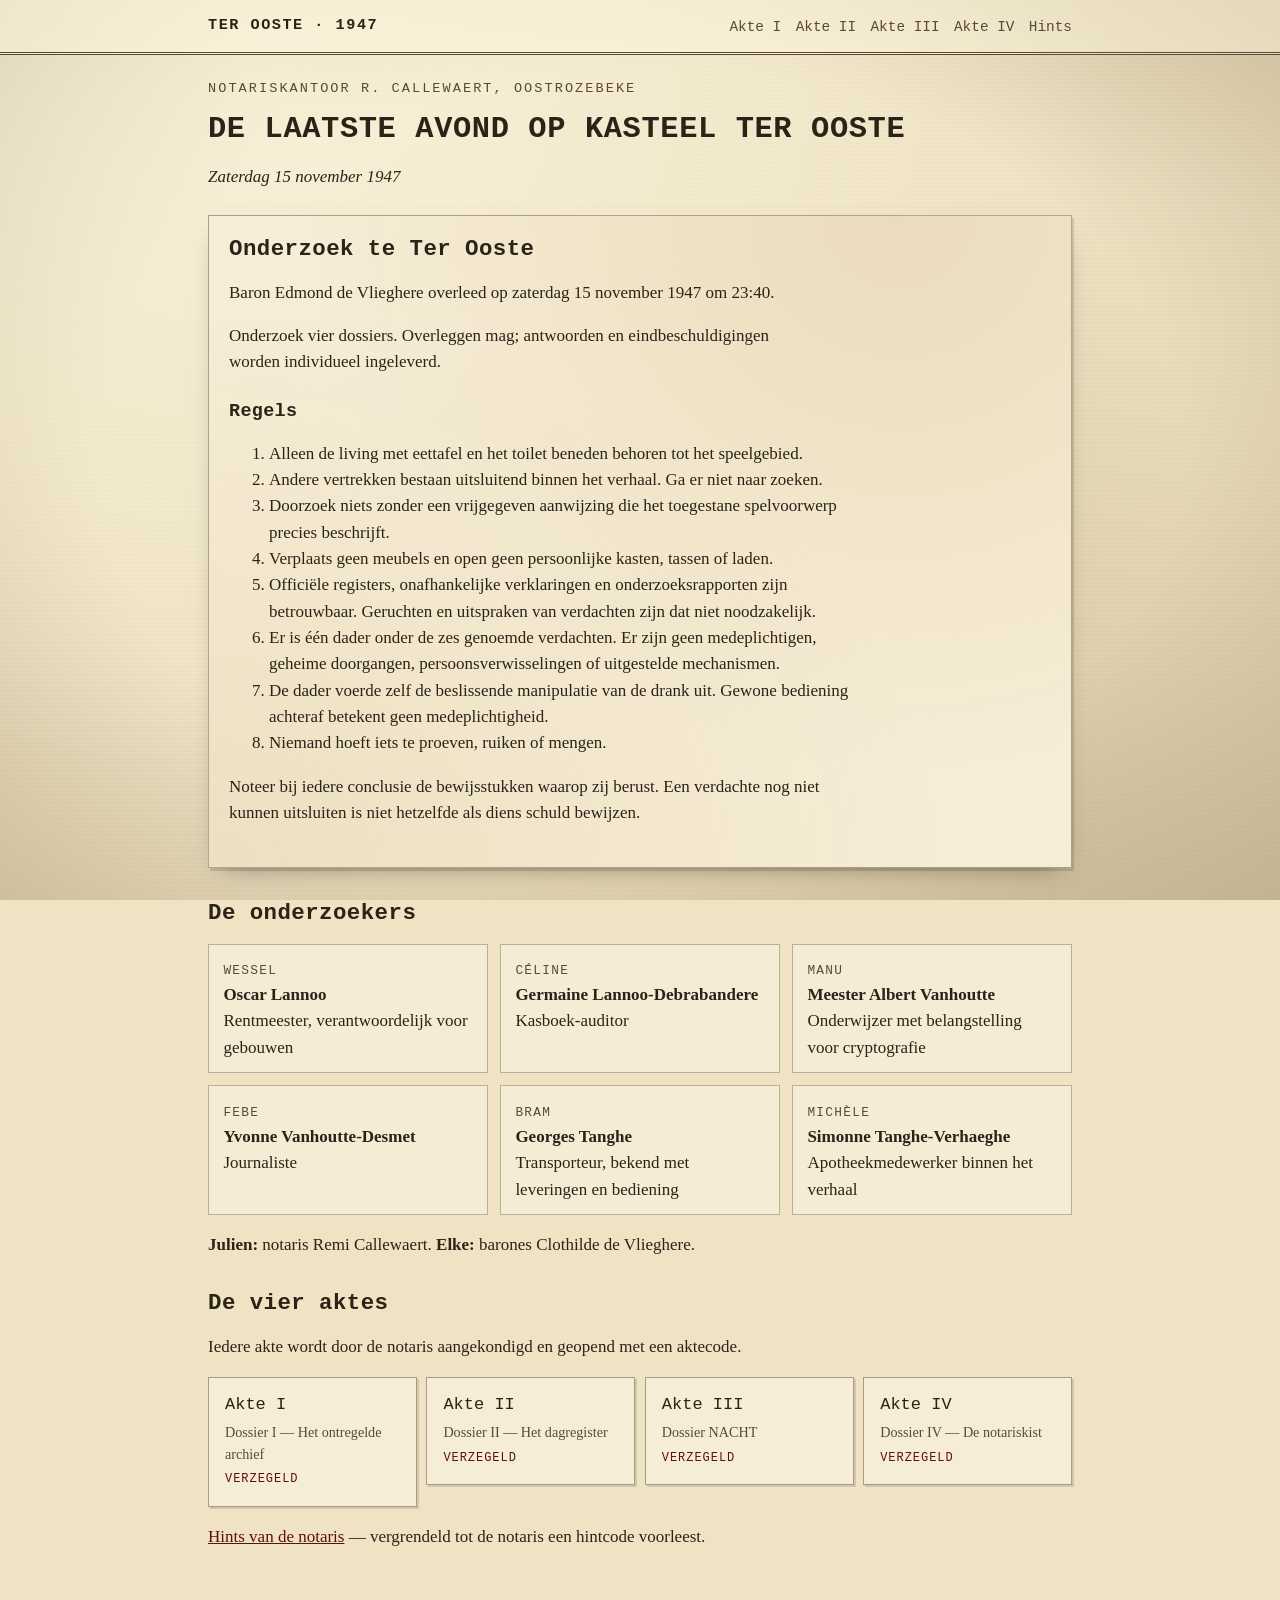
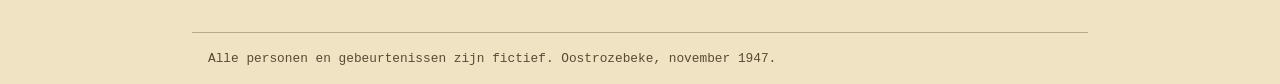
==== index.html @ c4f76114 "Eerste versie website De laatste avond op Kasteel Ter Ooste" ====
<!DOCTYPE html>
<html lang="nl-BE">
<head>
  <meta charset="utf-8">
  <meta name="viewport" content="width=device-width, initial-scale=1">
  <meta name="robots" content="noindex,nofollow">
  <title>De laatste avond op Kasteel Ter Ooste — Onderzoek te Ter Ooste</title>
  <link rel="stylesheet" href="assets/style.css">
  <link rel="icon" type="image/svg+xml" href="assets/favicon.svg">
</head>
<body>
  <header class="site-kop">
    <div class="binnen">
      <a class="merk" href="index.html">Ter Ooste · 1947</a>
      <nav aria-label="Dossiers">
        <ul>
          <li><a href="akte-1/index.html">Akte I</a></li>
          <li><a href="akte-2/index.html">Akte II</a></li>
          <li><a href="akte-3/index.html">Akte III</a></li>
          <li><a href="akte-4/index.html">Akte IV</a></li>
          <li><a href="hints/index.html">Hints</a></li>
        </ul>
      </nav>
    </div>
  </header>

  <main id="inhoud">
    <p class="kopregel">Notariskantoor R. Callewaert, Oostrozebeke</p>
    <h1>De laatste avond op Kasteel Ter Ooste</h1>
    <p><em>Zaterdag 15 november 1947</em></p>

    <section class="vel" aria-labelledby="s0">
      <h2 id="s0">Onderzoek te Ter Ooste</h2>
      <p>Baron Edmond de Vlieghere overleed op zaterdag 15 november 1947 om 23:40.</p>
      <p>Onderzoek vier dossiers. Overleggen mag; antwoorden en eindbeschuldigingen worden individueel ingeleverd.</p>
      <h3>Regels</h3>
      <ol>
        <li>Alleen de living met eettafel en het toilet beneden behoren tot het speelgebied.</li>
        <li>Andere vertrekken bestaan uitsluitend binnen het verhaal. Ga er niet naar zoeken.</li>
        <li>Doorzoek niets zonder een vrijgegeven aanwijzing die het toegestane spelvoorwerp precies beschrijft.</li>
        <li>Verplaats geen meubels en open geen persoonlijke kasten, tassen of laden.</li>
        <li>Officiële registers, onafhankelijke verklaringen en onderzoeksrapporten zijn betrouwbaar. Geruchten en uitspraken van verdachten zijn dat niet noodzakelijk.</li>
        <li>Er is één dader onder de zes genoemde verdachten. Er zijn geen medeplichtigen, geheime doorgangen, persoonsverwisselingen of uitgestelde mechanismen.</li>
        <li>De dader voerde zelf de beslissende manipulatie van de drank uit. Gewone bediening achteraf betekent geen medeplichtigheid.</li>
        <li>Niemand hoeft iets te proeven, ruiken of mengen.</li>
      </ol>
      <p>Noteer bij iedere conclusie de bewijsstukken waarop zij berust. Een verdachte nog niet kunnen uitsluiten is niet hetzelfde als diens schuld bewijzen.</p>
    </section>

    <section aria-labelledby="rollen">
      <h2 id="rollen">De onderzoekers</h2>
      <ul class="rollen">
        <li><span class="speler">Wessel</span><br><span class="rol">Oscar Lannoo</span><br>Rentmeester, verantwoordelijk voor gebouwen</li>
        <li><span class="speler">Céline</span><br><span class="rol">Germaine Lannoo-Debrabandere</span><br>Kasboek-auditor</li>
        <li><span class="speler">Manu</span><br><span class="rol">Meester Albert Vanhoutte</span><br>Onderwijzer met belangstelling voor cryptografie</li>
        <li><span class="speler">Febe</span><br><span class="rol">Yvonne Vanhoutte-Desmet</span><br>Journaliste</li>
        <li><span class="speler">Bram</span><br><span class="rol">Georges Tanghe</span><br>Transporteur, bekend met leveringen en bediening</li>
        <li><span class="speler">Michèle</span><br><span class="rol">Simonne Tanghe-Verhaeghe</span><br>Apotheekmedewerker binnen het verhaal</li>
      </ul>
      <p><strong>Julien:</strong> notaris Remi Callewaert. <strong>Elke:</strong> barones Clothilde de Vlieghere.</p>
    </section>

    <section aria-labelledby="aktes">
      <h2 id="aktes">De vier aktes</h2>
      <p>Iedere akte wordt door de notaris aangekondigd en geopend met een aktecode.</p>
      <ul class="akte-lijst">
        <li><a href="akte-1/index.html">Akte I<small>Dossier I — Het ontregelde archief</small><span class="status" data-status="1"></span></a></li>
        <li><a href="akte-2/index.html">Akte II<small>Dossier II — Het dagregister</small><span class="status" data-status="2"></span></a></li>
        <li><a href="akte-3/index.html">Akte III<small>Dossier NACHT</small><span class="status" data-status="3"></span></a></li>
        <li><a href="akte-4/index.html">Akte IV<small>Dossier IV — De notariskist</small><span class="status" data-status="4"></span></a></li>
      </ul>
      <p><a href="hints/index.html">Hints van de notaris</a> — vergrendeld tot de notaris een hintcode voorleest.</p>
    </section>
  </main>

  <footer class="site-voet">Alle personen en gebeurtenissen zijn fictief. Oostrozebeke, november 1947.</footer>

  <script src="config.js"></script>
  <script src="assets/app.js"></script>
  <script>
    document.querySelectorAll(".status").forEach(function (el) {
      el.textContent = TerOoste.opslag.is("akte" + el.dataset.status) ? "Vrijgegeven" : "Verzegeld";
    });
  </script>
</body>
</html>
---- assets/style.css ----
/* Ter Ooste 1947 — stijl: vergeeld papier, typemachine, lakzegel */

:root {
  --papier: #efe3c3;
  --papier-donker: #e2d2a6;
  --papier-licht: #f6edd6;
  --inkt: #2b2318;
  --inkt-zacht: #5a4a33;
  --lak: #8b1a1a;
  --lak-donker: #5e0f0f;
  --koper: #a67c2e;
  --stempel: #9b2a1f;
  --focus: #1f4e79;
  --max: 56rem;
  --font-type: "Courier Prime", "Courier New", "Nimbus Mono PS", Courier, monospace;
  --font-tekst: "Palatino Linotype", Palatino, "Book Antiqua", Georgia, "Times New Roman", serif;
}

* { box-sizing: border-box; }

html { font-size: 100%; }

body {
  margin: 0;
  min-height: 100vh;
  color: var(--inkt);
  font-family: var(--font-tekst);
  font-size: 1.0625rem;
  line-height: 1.55;
  background-color: var(--papier);
  background-image:
    radial-gradient(ellipse at 20% 10%, rgba(255, 250, 230, 0.6), transparent 60%),
    radial-gradient(ellipse at 80% 90%, rgba(120, 90, 40, 0.18), transparent 55%),
    radial-gradient(ellipse at 50% 50%, transparent 60%, rgba(90, 65, 30, 0.22) 100%),
    repeating-linear-gradient(0deg, rgba(0,0,0,0.012) 0 2px, transparent 2px 4px);
  background-attachment: fixed;
}

a { color: var(--lak-donker); }
a:hover { color: var(--lak); }

h1, h2, h3, h4 {
  font-family: var(--font-type);
  font-weight: 700;
  letter-spacing: 0.02em;
  line-height: 1.2;
  margin: 1.4em 0 0.5em;
}
h1 { font-size: 1.9rem; text-transform: uppercase; margin-top: 0.4em; }
h2 { font-size: 1.4rem; }
h3 { font-size: 1.15rem; }
h4 { font-size: 1.02rem; text-transform: uppercase; letter-spacing: 0.08em; }

p, li { max-width: 70ch; }

blockquote {
  margin: 1em 0;
  padding: 0.2em 1em;
  border-left: 3px solid var(--koper);
  color: var(--inkt);
}

pre, code, kbd {
  font-family: var(--font-type);
  font-size: 0.95em;
}
pre {
  background: rgba(255,255,255,0.35);
  padding: 0.75em 1em;
  border: 1px dashed var(--inkt-zacht);
  overflow-x: auto;
  max-width: 100%;
  white-space: pre-wrap;
  word-break: break-word;
}

table {
  border-collapse: collapse;
  width: 100%;
  margin: 1em 0;
  font-size: 0.97rem;
}
th, td {
  border: 1px solid rgba(43, 35, 24, 0.4);
  padding: 0.45em 0.6em;
  text-align: left;
  vertical-align: top;
}
th { background: rgba(43, 35, 24, 0.08); font-family: var(--font-type); font-size: 0.9rem; }
td.num, th.num { text-align: right; }
.tabel-scroll { overflow-x: auto; -webkit-overflow-scrolling: touch; }

hr { border: 0; border-top: 1px solid rgba(43,35,24,0.35); margin: 2em 0; }

/* Lay-out */
.site-kop {
  border-bottom: 3px double var(--inkt-zacht);
  background: rgba(255, 248, 225, 0.45);
}
.site-kop .binnen {
  max-width: var(--max);
  margin: 0 auto;
  padding: 0.8rem 1rem;
  display: flex;
  flex-wrap: wrap;
  align-items: center;
  gap: 0.5rem 1.25rem;
}
.site-kop .merk {
  font-family: var(--font-type);
  font-weight: 700;
  text-transform: uppercase;
  letter-spacing: 0.1em;
  text-decoration: none;
  color: var(--inkt);
  font-size: 0.95rem;
}
.site-kop nav { margin-left: auto; }
.site-kop nav ul {
  list-style: none; margin: 0; padding: 0;
  display: flex; flex-wrap: wrap; gap: 0.25rem 0.9rem;
}
.site-kop nav a {
  font-family: var(--font-type);
  font-size: 0.9rem;
  text-decoration: none;
  color: var(--inkt-zacht);
  border-bottom: 1px dotted transparent;
}
.site-kop nav a:hover, .site-kop nav a[aria-current="page"] {
  color: var(--inkt);
  border-bottom-color: var(--inkt);
}

main {
  max-width: var(--max);
  margin: 0 auto;
  padding: 1rem 1rem 4rem;
}

.site-voet {
  max-width: var(--max);
  margin: 0 auto;
  padding: 1rem;
  font-family: var(--font-type);
  font-size: 0.8rem;
  color: var(--inkt-zacht);
  border-top: 1px solid rgba(43,35,24,0.3);
}

.kopregel {
  font-family: var(--font-type);
  font-size: 0.85rem;
  text-transform: uppercase;
  letter-spacing: 0.15em;
  color: var(--inkt-zacht);
  margin: 0.5em 0 0;
}

/* Document-vel */
.vel {
  position: relative;
  background: var(--papier-licht);
  background-image:
    radial-gradient(ellipse at 80% 0%, rgba(200,170,110,0.25), transparent 60%),
    radial-gradient(ellipse at 0% 100%, rgba(200,170,110,0.2), transparent 60%);
  border: 1px solid rgba(43,35,24,0.35);
  box-shadow: 2px 3px 0 rgba(43,35,24,0.15), 0 10px 25px -15px rgba(0,0,0,0.5);
  padding: 1.25rem 1.25rem 1.5rem;
  margin: 1.5rem 0;
}
.vel > h2:first-child, .vel > h3:first-child { margin-top: 0; }
.vel.getypt { font-family: var(--font-type); font-size: 0.98rem; }
.vel .meta { font-family: var(--font-type); font-size: 0.85rem; color: var(--inkt-zacht); }
.vel .blokletters { font-family: var(--font-type); text-transform: uppercase; font-weight: 700; letter-spacing: 0.06em; }

/* Formulieren */
label { font-family: var(--font-type); font-size: 0.9rem; display: block; margin-bottom: 0.3em; }
input[type="text"], input[type="password"], input[type="tel"], select {
  font-family: var(--font-type);
  font-size: 1.1rem;
  color: var(--inkt);
  background: rgba(255,255,255,0.55);
  border: 0;
  border-bottom: 2px solid var(--inkt-zacht);
  padding: 0.45em 0.5em;
  min-width: 0;
  width: 100%;
  max-width: 20rem;
}
input.code {
  letter-spacing: 0.4em;
  text-transform: uppercase;
  text-align: center;
  max-width: 12rem;
}
.rij { display: flex; flex-wrap: wrap; gap: 0.75rem; align-items: flex-end; }

button, .knop {
  font-family: var(--font-type);
  font-size: 0.95rem;
  font-weight: 700;
  letter-spacing: 0.05em;
  text-transform: uppercase;
  color: var(--papier-licht);
  background: linear-gradient(180deg, var(--lak), var(--lak-donker));
  border: 1px solid var(--lak-donker);
  border-radius: 0.2rem;
  padding: 0.6em 1.1em;
  cursor: pointer;
  text-decoration: none;
  display: inline-block;
  box-shadow: 0 2px 0 rgba(0,0,0,0.3);
}
button:hover, .knop:hover { filter: brightness(1.1); }
button:active { transform: translateY(1px); box-shadow: none; }
button.stil, .knop.stil {
  background: transparent;
  color: var(--inkt);
  border: 1px solid var(--inkt-zacht);
  box-shadow: none;
}
button.klein { padding: 0.35em 0.6em; font-size: 0.8rem; }
button[disabled] { opacity: 0.45; cursor: not-allowed; }

:focus-visible {
  outline: 3px solid var(--focus);
  outline-offset: 2px;
}

.melding {
  font-family: var(--font-type);
  margin: 0.75em 0 0;
  min-height: 1.4em;
  color: var(--lak-donker);
}
.melding.ok { color: #2f5d2a; }

.verborgen { display: none !important; }
.visueel-verborgen {
  position: absolute !important;
  width: 1px; height: 1px;
  padding: 0; margin: -1px;
  overflow: hidden; clip: rect(0,0,0,0);
  white-space: nowrap; border: 0;
}

/* Lakzegel */
.zegel {
  display: inline-grid;
  place-items: center;
  width: 4.2rem; height: 4.2rem;
  border-radius: 50%;
  background:
    radial-gradient(circle at 35% 30%, #c43a3a, var(--lak) 45%, var(--lak-donker) 100%);
  color: rgba(255, 230, 200, 0.85);
  font-family: var(--font-type);
  font-weight: 700;
  font-size: 0.8rem;
  text-align: center;
  line-height: 1.05;
  letter-spacing: 0.05em;
  box-shadow:
    inset 0 0 0 3px rgba(60,10,10,0.5),
    inset 0 0 0 6px rgba(200,80,80,0.25),
    0 3px 6px rgba(0,0,0,0.4);
  clip-path: polygon(50% 0%, 61% 4%, 72% 2%, 80% 9%, 90% 12%, 94% 22%, 100% 30%, 98% 42%, 100% 52%, 97% 63%, 94% 74%, 86% 82%, 78% 90%, 68% 95%, 57% 100%, 46% 98%, 35% 100%, 25% 94%, 15% 88%, 9% 78%, 3% 68%, 0% 56%, 2% 45%, 0% 34%, 5% 23%, 11% 14%, 21% 8%, 31% 2%, 41% 3%);
}
.zegel small { display: block; font-size: 0.6rem; font-weight: 400; }

/* Poort (akte vergrendeld) */
.poort {
  text-align: center;
  padding: 2.5rem 1rem 3rem;
}
.poort .zegel { width: 6rem; height: 6rem; font-size: 1rem; margin-bottom: 1rem; }
.poort form { display: inline-flex; flex-direction: column; align-items: center; gap: 0.75rem; }
.poort input { text-align: center; }

/* Stempel */
.stempel-houder { position: relative; }
.stempel {
  position: absolute;
  right: 0.5rem; top: -0.5rem;
  pointer-events: none;
  font-family: var(--font-type);
  font-weight: 700;
  text-transform: uppercase;
  letter-spacing: 0.15em;
  color: var(--stempel);
  border: 4px double var(--stempel);
  padding: 0.3em 0.7em;
  font-size: 1.1rem;
  transform: rotate(-12deg) scale(1);
  opacity: 0.85;
  mix-blend-mode: multiply;
  mask-image: radial-gradient(circle at 30% 40%, #000 70%, transparent 100%), radial-gradient(circle at 70% 60%, #000 70%, transparent 100%);
  z-index: 2;
}
.stempel.animeer { animation: stempelen 0.5s cubic-bezier(.2,1.4,.4,1) both; }
@keyframes stempelen {
  0% { transform: rotate(-20deg) scale(3); opacity: 0; }
  60% { transform: rotate(-12deg) scale(0.95); opacity: 0.95; }
  100% { transform: rotate(-12deg) scale(1); opacity: 0.85; }
}

/* Schudden */
.schud { animation: schudden 0.45s ease-in-out both; }
@keyframes schudden {
  0%, 100% { transform: translateX(0); }
  20% { transform: translateX(-6px) rotate(-0.5deg); }
  40% { transform: translateX(6px) rotate(0.5deg); }
  60% { transform: translateX(-4px); }
  80% { transform: translateX(4px); }
}

/* Tabbladen */
.tabs [role="tablist"] {
  display: flex; flex-wrap: wrap; gap: 0.25rem;
  border-bottom: 2px solid var(--inkt-zacht);
  margin: 1.25rem 0 0;
  padding: 0;
}
.tabs [role="tab"] {
  font-family: var(--font-type);
  font-size: 0.85rem;
  font-weight: 700;
  text-transform: none;
  letter-spacing: 0.02em;
  background: var(--papier-donker);
  color: var(--inkt);
  border: 1px solid rgba(43,35,24,0.4);
  border-bottom: 0;
  border-radius: 0.3rem 0.3rem 0 0;
  padding: 0.5em 0.8em;
  box-shadow: none;
  cursor: pointer;
}
.tabs [role="tab"][aria-selected="true"] {
  background: var(--papier-licht);
  position: relative; top: 2px;
}
.tabs [role="tabpanel"] { margin-top: 0; }
.tabs [role="tabpanel"] .vel { margin-top: 0; border-top: 0; }
.tabs [role="tabpanel"][hidden] { display: none; }
.tabs.alles [role="tabpanel"][hidden] { display: block; }
.tabs.alles [role="tabpanel"] .vel { margin-top: 1.5rem; border-top: 1px solid rgba(43,35,24,0.35); }

/* Mapkaarten (P1) */
.mapkaarten { list-style: none; margin: 1rem 0; padding: 0; counter-reset: positie; }
.mapkaart {
  display: grid;
  grid-template-columns: 2.2rem 1fr auto;
  gap: 0.5rem 0.9rem;
  align-items: start;
  background: var(--papier-licht);
  border: 1px solid rgba(43,35,24,0.4);
  box-shadow: 2px 2px 0 rgba(43,35,24,0.15);
  padding: 0.8rem 0.9rem;
  margin: 0.6rem 0;
  cursor: grab;
}
.mapkaart.sleept { opacity: 0.4; }
.mapkaart.doel { outline: 2px dashed var(--koper); outline-offset: 2px; }
.mapkaart .positie {
  font-family: var(--font-type);
  font-weight: 700;
  font-size: 1.4rem;
  color: var(--koper);
  line-height: 1;
}
.mapkaart .kop { display: flex; flex-wrap: wrap; justify-content: space-between; gap: 0.3rem 1rem; }
.mapkaart .kop .naam { font-family: var(--font-type); font-weight: 700; }
.mapkaart .kop .folio { font-family: var(--font-type); font-weight: 700; }
.mapkaart .raadsel { margin: 0.4em 0 0.6em; font-style: italic; }
.mapkaart .symbool label { display: inline; margin-right: 0.4em; }
.mapkaart .symbool select { max-width: 11rem; font-size: 1rem; }
.mapkaart .knoppen { display: flex; flex-direction: column; gap: 0.3rem; }
.mapkaart .knoppen button { padding: 0.25em 0.55em; font-size: 0.85rem; }
.regels ol li { margin-bottom: 0.4em; }

/* Vigenère-hulptabel */
.vig-regel { margin: 1em 0 1.5em; }
.vig-woorden { display: flex; flex-wrap: wrap; gap: 0.6rem 1rem; }
.vig-woord { display: flex; gap: 0.15rem; }
.vig-letter { display: grid; grid-template-rows: auto auto auto; gap: 0.15rem; width: 1.7rem; }
.vig-letter .c {
  font-family: var(--font-type); font-weight: 700; text-align: center; font-size: 1.05rem;
  border-bottom: 1px solid var(--inkt-zacht);
}
.vig-letter input {
  width: 1.7rem; max-width: 1.7rem; padding: 0.15em 0; text-align: center;
  font-size: 1rem; text-transform: uppercase; border-bottom-width: 1px;
}
.vig-letter input.k { color: var(--lak-donker); }
.vig-legenda { font-family: var(--font-type); font-size: 0.8rem; color: var(--inkt-zacht); }

/* Audio */
.radio {
  background: linear-gradient(180deg, #5b3b1e, #3b2410);
  color: #f3e5c3;
  border: 2px solid #2a1a0b;
  border-radius: 0.6rem;
  padding: 1rem;
  box-shadow: inset 0 0 20px rgba(0,0,0,0.5);
}
.radio audio { width: 100%; }
.radio .bediening { display: flex; flex-wrap: wrap; gap: 0.5rem 1rem; align-items: center; margin-top: 0.6rem; font-family: var(--font-type); font-size: 0.85rem; }
.radio label { display: inline-flex; align-items: center; gap: 0.4em; margin: 0; color: #f3e5c3; }
.transcript p { margin: 0.5em 0; }
.transcript .spreker { font-family: var(--font-type); font-weight: 700; }

/* Kluis */
.kluis {
  position: relative;
  margin: 1.5rem auto;
  max-width: 26rem;
  background: linear-gradient(180deg, #7a4a22 0%, #5a3416 100%);
  border: 3px solid #3a2110;
  border-radius: 0.5rem;
  box-shadow: inset 0 0 0 6px rgba(0,0,0,0.15), 0 12px 30px -10px rgba(0,0,0,0.7);
  padding: 1rem;
  overflow: hidden;
  transition: transform 0.3s ease;
}
.kluis .deksel-ruimte {
  display: grid;
  grid-template-rows: 1fr;
  transition: grid-template-rows 0.9s cubic-bezier(.4,0,.2,1);
}
.kluis.open .deksel-ruimte { grid-template-rows: 0fr; }
.kluis .deksel {
  position: relative;
  min-height: 0;
  margin: -1rem -1rem 1rem;
  padding: 1.1rem 1rem;
  background:
    repeating-linear-gradient(90deg, rgba(0,0,0,0.08) 0 2px, transparent 2px 14px),
    linear-gradient(180deg, #8b5a2b, #6a401a);
  border-bottom: 3px solid #3a2110;
  transform-origin: top center;
  transition: transform 0.9s cubic-bezier(.4,0,.2,1), opacity 0.9s ease;
  z-index: 3;
  display: grid; place-items: center;
}
.kluis .deksel .plaat {
  font-family: var(--font-type);
  font-weight: 700;
  letter-spacing: 0.2em;
  color: #3a2110;
  background: linear-gradient(180deg, #d9b25a, var(--koper));
  padding: 0.4em 1.2em;
  border: 2px solid #6d4e16;
  border-radius: 0.2rem;
  box-shadow: 0 2px 4px rgba(0,0,0,0.5);
}
.kluis.open .deksel { transform: translateY(-115%) rotateX(35deg); opacity: 0; }
.kluis .slotplaat {
  background: linear-gradient(180deg, #d9b25a, var(--koper));
  border: 2px solid #6d4e16;
  border-radius: 0.4rem;
  padding: 1rem 0.75rem;
  box-shadow: inset 0 1px 0 rgba(255,255,255,0.5), 0 2px 5px rgba(0,0,0,0.5);
}
.wielen { display: flex; justify-content: center; gap: 0.6rem; }
.wiel { display: flex; flex-direction: column; align-items: center; gap: 0.25rem; }
.wiel button {
  width: 2.6rem; height: 2rem; padding: 0; font-size: 1rem;
  background: linear-gradient(180deg, #3a2110, #241408);
  border-color: #120a03;
}
.wiel .cijfer {
  width: 3rem; height: 3.6rem;
  display: grid; place-items: center;
  font-family: var(--font-type);
  font-size: 2.1rem;
  font-weight: 700;
  color: #f6edd6;
  background: linear-gradient(180deg, #1a1208 0%, #3a2a14 50%, #1a1208 100%);
  border: 2px solid #6d4e16;
  border-radius: 0.25rem;
  box-shadow: inset 0 0 10px rgba(0,0,0,0.8);
  cursor: ns-resize;
}
.wiel .cijfer:focus-visible { outline-color: #fff; }
.wiel .label { font-family: var(--font-type); font-size: 0.65rem; text-transform: uppercase; letter-spacing: 0.05em; color: #3a2110; }
.kluis .acties { display: flex; flex-wrap: wrap; justify-content: center; gap: 0.5rem; margin-top: 0.9rem; }
.kluis .melding { text-align: center; color: #f6edd6; }
.kluis.open .slotplaat { opacity: 0.6; }
.kluis.open .wiel button { visibility: hidden; }
.kluis .stempel-houder { position: absolute; inset: 1.4rem 1.2rem auto auto; }
.kluis .stempel { color: #f6edd6; border-color: #f6edd6; mix-blend-mode: normal; opacity: 0.9; }

/* Hints */
.hintrooster { display: grid; grid-template-columns: repeat(auto-fit, minmax(15rem, 1fr)); gap: 1rem; margin: 1.5rem 0; }
.hintvak {
  background: var(--papier-licht);
  border: 1px solid rgba(43,35,24,0.4);
  box-shadow: 2px 2px 0 rgba(43,35,24,0.15);
  padding: 1rem;
  min-height: 7rem;
  position: relative;
}
.hintvak h3 { margin: 0 0 0.5em; font-size: 0.95rem; }
.hintvak.dicht { background: var(--papier-donker); color: var(--inkt-zacht); }
.hintvak.dicht .zegel { width: 3.4rem; height: 3.4rem; font-size: 0.6rem; position: absolute; right: 0.75rem; bottom: 0.75rem; }
.hintvak.dicht .zegel small { font-size: 0.42rem; letter-spacing: 0; }
.hintvak .inhoud blockquote { margin: 0.5em 0 0; padding-left: 0.75em; }

/* Rollen */
.rollen { display: grid; grid-template-columns: repeat(auto-fit, minmax(14rem, 1fr)); gap: 0.75rem; list-style: none; padding: 0; }
.rollen li { background: rgba(255,255,255,0.3); border: 1px solid rgba(43,35,24,0.3); padding: 0.7rem 0.9rem; }
.rollen .speler { font-family: var(--font-type); font-size: 0.8rem; text-transform: uppercase; letter-spacing: 0.1em; color: var(--inkt-zacht); }
.rollen .rol { font-weight: 700; }

.akte-lijst { list-style: none; padding: 0; display: grid; gap: 0.6rem; grid-template-columns: repeat(auto-fit, minmax(13rem, 1fr)); }
.akte-lijst a {
  display: block; text-decoration: none; color: var(--inkt);
  background: var(--papier-licht); border: 1px solid rgba(43,35,24,0.4);
  padding: 0.9rem 1rem; box-shadow: 2px 2px 0 rgba(43,35,24,0.15);
  font-family: var(--font-type);
}
.akte-lijst a:hover { background: #fff8e3; }
.akte-lijst a small { display: block; font-family: var(--font-tekst); color: var(--inkt-zacht); margin-top: 0.2em; }
.akte-lijst .status { font-size: 0.75rem; text-transform: uppercase; letter-spacing: 0.08em; color: var(--lak-donker); }

/* Notaris */
.host-sectie { margin-top: 2rem; }
.codelijst { display: grid; grid-template-columns: minmax(10rem, 1fr) 2fr; gap: 0.35rem 1rem; margin: 0.75rem 0; }
.codelijst dt { font-family: var(--font-type); font-size: 0.85rem; letter-spacing: 0.04em; color: var(--inkt-zacht); }
.codelijst dd { margin: 0; font-family: var(--font-type); font-weight: 700; font-size: 1.05rem; }
.codelijst dd p { margin: 0 0 0.3em; font-family: var(--font-tekst); font-weight: 400; font-size: 1rem; }
.codelijst dd p.meta { font-size: 0.9rem; }
@media (max-width: 480px) { .codelijst { grid-template-columns: 1fr; } .codelijst dd { margin-bottom: 0.6rem; } }
.codelijst td code { font-size: 1.05rem; font-weight: 700; }

/* Kleine schermen */
@media (max-width: 480px) {
  body { font-size: 1rem; }
  h1 { font-size: 1.5rem; }
  .vel { padding: 1rem 0.9rem 1.2rem; }
  .mapkaart { grid-template-columns: 1.8rem 1fr auto; padding: 0.7rem; }
  .mapkaart .knoppen button { padding: 0.3em 0.5em; }
  .wielen { gap: 0.35rem; }
  .wiel .cijfer { width: 2.6rem; height: 3.2rem; font-size: 1.8rem; }
  .wiel button { width: 2.6rem; }
  .stempel { font-size: 0.9rem; right: 0.2rem; }
}

@media (prefers-reduced-motion: reduce) {
  *, *::before, *::after {
    animation-duration: 0.01ms !important;
    animation-iteration-count: 1 !important;
    transition-duration: 0.01ms !important;
  }
  body { background-attachment: scroll; }
}

@media print {
  .site-kop nav, .poort form, button { display: none !important; }
}
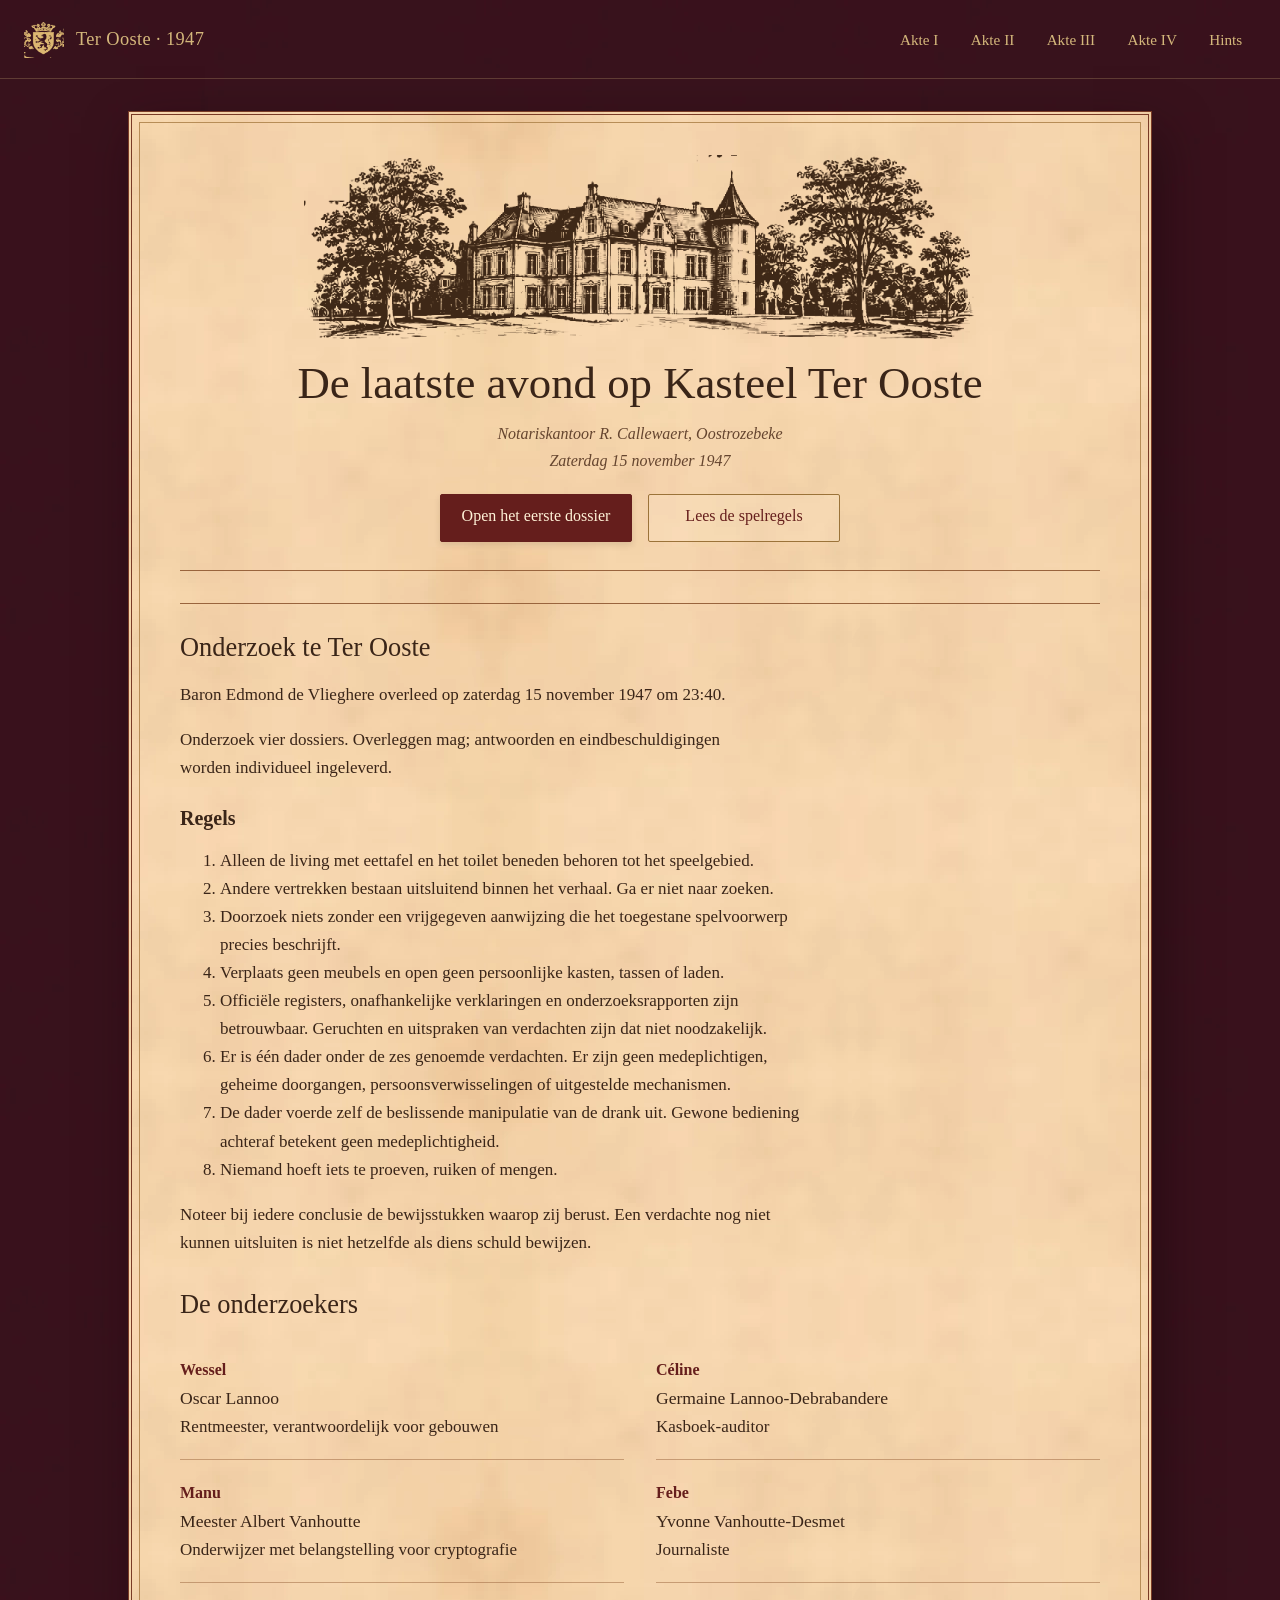
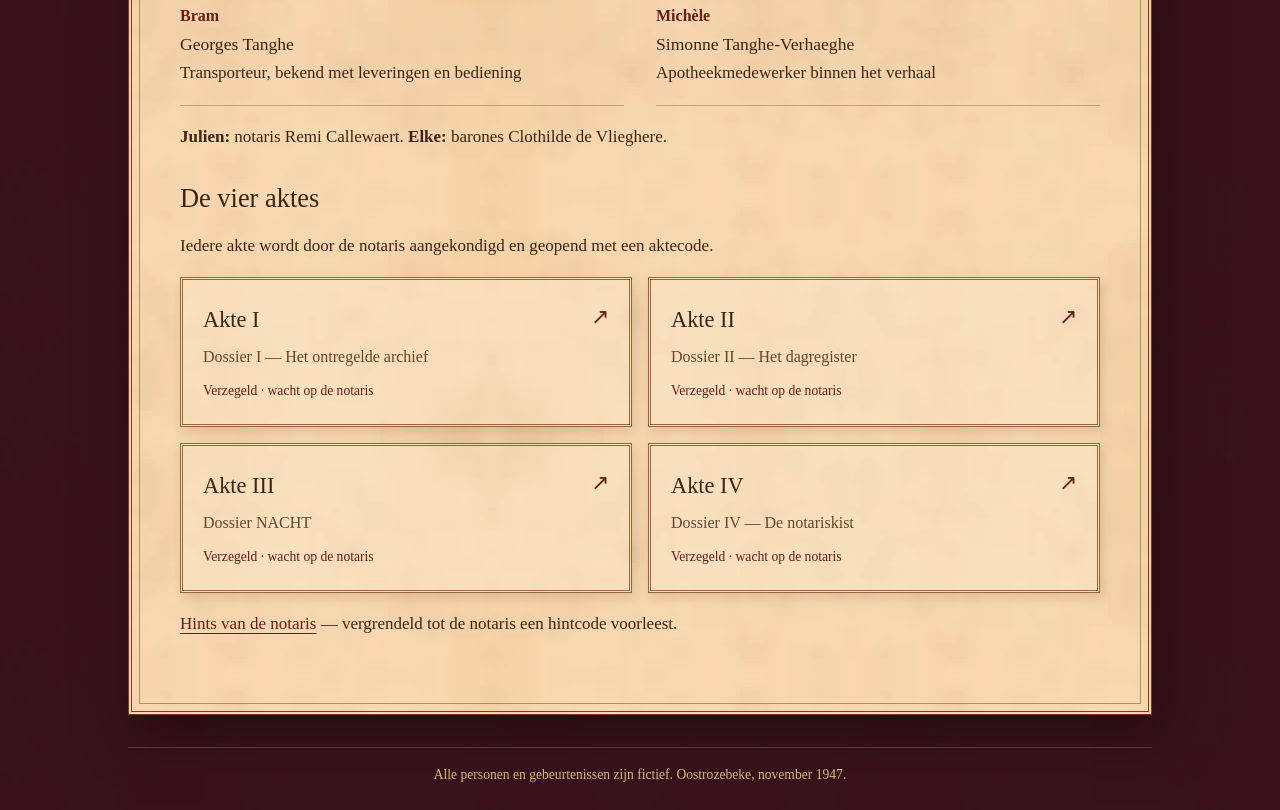
==== commit d53885ce: "Redesign dinner website and restore original menu calligraphy" ====
--- a/index.html
+++ b/index.html
@@ -1,14 +1,24 @@
 <!DOCTYPE html>
 <html lang="nl-BE">
+<!--
+THESIS: A parchment investigation desk, not a typewriter admin dashboard.
+OWN-WORLD: Bordeaux cloth, antique gold, warm paper, original castle and wax artwork, readable serif controls.
+STORY: Enter the first dossier, read the rules, and investigate without exposing sealed evidence.
+FIRST VIEWPORT: Castle on framed parchment, clear title and actions, gold dossier navigation.
+FORM: User-pinned invitation world adapted to reading and operating; six archive positions stay physically horizontal on every screen.
+-->
 <head>
   <meta charset="utf-8">
-  <meta name="viewport" content="width=device-width, initial-scale=1">
+  <meta name="viewport" content="width=device-width, initial-scale=1, viewport-fit=cover">
+  <meta name="theme-color" content="#360f19">
   <meta name="robots" content="noindex,nofollow">
   <title>De laatste avond op Kasteel Ter Ooste — Onderzoek te Ter Ooste</title>
   <link rel="stylesheet" href="assets/style.css">
+  <link rel="stylesheet" href="assets/experience.css">
   <link rel="icon" type="image/svg+xml" href="assets/favicon.svg">
 </head>
 <body>
+  <a class="springlink" href="#inhoud">Ga naar de inhoud</a>
   <header class="site-kop">
     <div class="binnen">
       <a class="merk" href="index.html">Ter Ooste · 1947</a>
@@ -25,9 +35,15 @@
   </header>
 
   <main id="inhoud">
-    <p class="kopregel">Notariskantoor R. Callewaert, Oostrozebeke</p>
-    <h1>De laatste avond op Kasteel Ter Ooste</h1>
-    <p><em>Zaterdag 15 november 1947</em></p>
+    <header class="pagina-kop pagina-kop-start">
+      <img class="kasteel" src="menu/castle.webp" alt="" width="900" height="250">
+      <h1>De laatste avond op Kasteel Ter Ooste</h1>
+      <p class="kopregel">Notariskantoor R. Callewaert, Oostrozebeke<br>Zaterdag 15 november 1947</p>
+      <div class="start-acties">
+        <a class="knop" href="akte-1/index.html">Open het eerste dossier</a>
+        <a class="knop stil" href="#s0">Lees de spelregels</a>
+      </div>
+    </header>
 
     <section class="vel" aria-labelledby="s0">
       <h2 id="s0">Onderzoek te Ter Ooste</h2>
--- a/assets/style.css
+++ b/assets/style.css
@@ -196,6 +196,21 @@
 }
 .rij { display: flex; flex-wrap: wrap; gap: 0.75rem; align-items: flex-end; }
 
+/* Cijfervakjes: één cijfer per vak */
+.cijfervakken { border: 0; padding: 0; margin: 0; display: flex; gap: 0.5rem; align-items: flex-end; }
+.cijfervakken legend { font-family: var(--font-type); font-size: 0.75rem; text-transform: uppercase; letter-spacing: 0.08em; padding: 0; margin-bottom: 0.35rem; }
+.cijfervakken input {
+  width: 2.8rem;
+  height: 3.4rem;
+  max-width: none;
+  padding: 0;
+  text-align: center;
+  font-size: 1.8rem;
+  font-family: var(--font-type);
+  caret-color: transparent;
+}
+.cijfervakken input:focus { caret-color: auto; }
+
 button, .knop {
   font-family: var(--font-type);
   font-size: 0.95rem;
--- a/assets/experience.css
+++ b/assets/experience.css
@@ -0,0 +1,416 @@
+/* The invitation's material world, translated into a readable investigation desk. */
+:root {
+  --papier: #f0d5aa;
+  --papier-donker: #e6c698;
+  --papier-licht: #f7e4c4;
+  --inkt: #3a2518;
+  --inkt-zacht: #65452f;
+  --lak: #7a2b2d;
+  --lak-donker: #651e1c;
+  --koper: #9b7339;
+  --stempel: #651e1c;
+  --focus: #651e1c;
+  --wijn: #360f19;
+  --goud: #d4b77b;
+  --max: 64rem;
+  --font-tekst: "Palatino Linotype", Palatino, "Book Antiqua", Georgia, serif;
+  --font-type: var(--font-tekst);
+}
+html { scroll-padding-top: 1.5rem; }
+body {
+  color: var(--inkt);
+  background: var(--wijn) url("../menu/cloth.webp");
+  background-attachment: scroll;
+  font-size: 1.0625rem;
+  line-height: 1.65;
+}
+body, input, select, button { -webkit-tap-highlight-color: transparent; }
+h1, h2, h3, h4, p, a, label, button, li, dt, dd { overflow-wrap: anywhere; }
+h1, h2, h3, h4 { letter-spacing: normal; text-transform: none; text-wrap: balance; }
+h1 { font-size: 2.8rem; font-weight: 400; line-height: 1.15; margin: 0; }
+h2 { font-size: 1.65rem; font-weight: 400; margin-top: 1.8rem; }
+h3 { font-size: 1.25rem; margin-top: 1.5rem; }
+h4 { font-size: 1.1rem; }
+p, li { max-width: 70ch; }
+a { text-underline-offset: .25em; text-decoration-thickness: 1px; }
+a:hover { color: var(--lak); }
+[hidden] { display: none !important; }
+:focus-visible { outline: 2px solid var(--focus); outline-offset: 4px; }
+input:focus-visible, select:focus-visible { outline-offset: 2px; }
+.site-kop {
+  background: transparent;
+  border-bottom: 1px solid #d4b77b40;
+  color: var(--goud);
+}
+.site-kop .binnen {
+  max-width: 88rem;
+  padding: max(1rem, env(safe-area-inset-top)) max(1.5rem, env(safe-area-inset-right)) 1rem max(1.5rem, env(safe-area-inset-left));
+  gap: .75rem 2rem;
+}
+.site-kop .merk {
+  color: var(--goud);
+  font-size: 1.15rem;
+  font-weight: 400;
+  text-transform: none;
+  letter-spacing: .02em;
+  display: flex;
+  align-items: center;
+  gap: .75rem;
+  min-height: 44px;
+}
+.site-kop .merk::before {
+  content: "";
+  width: 2.5rem;
+  height: 2.5rem;
+  flex: none;
+  background: url("../menu/crest.webp") center / contain no-repeat;
+  filter: brightness(0) saturate(100%) invert(77%) sepia(31%) saturate(525%) hue-rotate(1deg) brightness(93%) contrast(87%);
+}
+.site-kop nav ul { flex-wrap: nowrap; gap: .3rem; }
+.site-kop nav a {
+  display: block;
+  padding: .6rem .8rem;
+  min-height: 44px;
+  color: var(--goud);
+  font-size: .95rem;
+  border: 1px solid transparent;
+  white-space: nowrap;
+}
+.site-kop nav a:hover { color: #ffe0a4; border-color: #d4b77b70; }
+.site-kop nav a[aria-current="page"] {
+  color: #ffe0a4;
+  border-color: var(--goud);
+  background: #d4b77b12;
+}
+.site-kop :focus-visible, .site-voet :focus-visible { outline-color: #ffe0a4; }
+.springlink {
+  position: fixed; top: 1rem; left: 1rem;
+  z-index: 20; padding: .75rem 1rem;
+  background: var(--papier); color: var(--inkt);
+  transform: translateY(-200%);
+}
+.springlink:focus { transform: translateY(0); }
+main {
+  width: calc(100% - 3rem);
+  max-width: var(--max);
+  margin: 2rem auto;
+  padding: 2.5rem 3rem 3.5rem;
+  background: var(--papier) url("../menu/paper.webp");
+  border: 4px double #793b26;
+  outline: 1px solid #b78d57;
+  outline-offset: -12px;
+  box-shadow: 8px 22px 45px #16060c80;
+}
+main > section, #akte-inhoud > section, #p3-dossier > section { margin-top: 2rem; }
+.pagina-kop {
+  border-bottom: 1px solid #99643d;
+  padding-bottom: 1.75rem;
+  margin-bottom: 1.75rem;
+  text-align: center;
+}
+.pagina-kop .kasteel {
+  display: block;
+  width: min(100%, 36rem);
+  height: auto;
+  margin: 0 auto 1rem;
+}
+.pagina-kop-start .kasteel { width: min(100%, 42rem); }
+.kopregel {
+  color: var(--inkt-zacht);
+  font-size: 1rem;
+  text-transform: none;
+  letter-spacing: normal;
+  margin: .75rem auto 0;
+  font-style: italic;
+}
+.start-acties { display: flex; justify-content: center; flex-wrap: wrap; gap: .75rem 1rem; margin-top: 1.25rem; }
+.start-acties .knop { min-width: 12rem; }
+.site-voet {
+  width: calc(100% - 3rem);
+  color: var(--goud);
+  font-size: .85rem;
+  line-height: 1.6;
+  text-align: center;
+  border-top: 1px solid #d4b77b40;
+  padding-bottom: max(1.5rem, env(safe-area-inset-bottom));
+}
+.vel {
+  background: transparent;
+  border: 0;
+  border-top: 1px solid #99643d;
+  box-shadow: none;
+  padding: 1.75rem 0 0;
+  margin: 2rem 0;
+}
+.vel.getypt { font-size: 1.0625rem; }
+.vel .meta { font-size: .875rem; letter-spacing: .03em; margin-bottom: .5rem; color: var(--lak-donker); }
+.vel .blokletters { font-family: "Courier New", Courier, monospace; }
+.vel > .meta + h2 { margin-top: 0; }
+.poort.vel { border: 0; padding: 1rem 0 1.75rem; max-width: 36rem; margin: 1.5rem auto; }
+.poort h2 { margin: .25rem 0 .75rem; }
+.poort p { margin: .75rem auto; }
+.poort form { width: min(100%, 24rem); gap: .75rem; }
+.poort form input, .poort form button { width: 100%; max-width: none; }
+.zegel, .poort .zegel, .hintvak.dicht .zegel {
+  background: url("../menu/seal.webp") center / contain no-repeat;
+  width: 5rem; height: 5rem; margin: 0 auto .5rem;
+  clip-path: none; border-radius: 0; box-shadow: none;
+  color: transparent; font-size: 0;
+}
+.zegel small, .hintvak.dicht .zegel small { font-size: 0; }
+label { font-size: .95rem; font-weight: 700; letter-spacing: normal; }
+input[type="text"], input[type="password"], input[type="tel"], select {
+  font-size: 1rem;
+  min-height: 48px;
+  background: #fff8e3b3;
+  border: 1px solid #9b7339;
+  border-bottom: 2px solid #9b7339;
+  border-radius: 2px;
+  padding: .65rem .75rem;
+}
+input.code { letter-spacing: .15em; max-width: 18rem; }
+input[type="checkbox"] { width: 1.2rem; height: 1.2rem; accent-color: var(--lak-donker); flex: none; }
+button, .knop {
+  font-size: 1rem;
+  font-weight: 400;
+  letter-spacing: normal;
+  text-transform: none;
+  min-height: 48px;
+  padding: .7rem 1rem;
+  background: var(--lak-donker);
+  border: 1px solid var(--lak-donker);
+  border-radius: 2px;
+  color: #fff2d7;
+  box-shadow: 0 3px 6px #3a251820;
+  line-height: 1.3;
+  transition: background-color .18s ease, border-color .18s ease;
+}
+button:hover, .knop:hover { filter: none; background: #7a2b2d; color: #fff2d7; }
+button.stil, .knop.stil { background: #fff8e326; border-color: #9b7339; color: var(--lak-donker); }
+button.stil:hover, .knop.stil:hover { background: #fff8e3b3; border-color: var(--lak-donker); }
+button.klein { min-height: 44px; padding: .55rem .75rem; font-size: .9rem; }
+button[disabled] { opacity: .4; box-shadow: none; }
+button[disabled]:hover { background: inherit; color: inherit; }
+.rij { align-items: flex-end; gap: 1rem; }
+.melding { font-size: .95rem; line-height: 1.5; }
+.melding:empty { min-height: 0; margin: 0; }
+.melding.ok { color: #315528; }
+.cijfervakken { flex: 0 1 auto; max-width: 100%; gap: .5rem; }
+.cijfervakken legend { font-size: .9rem; text-transform: none; letter-spacing: normal; }
+.cijfervakken input { width: 3rem; height: 3.5rem; min-height: 48px; padding: 0; font-size: 1.75rem; font-variant-numeric: tabular-nums; }
+blockquote { border-left: 1px solid #9b7339; margin: 1rem 0; padding: .25rem 1rem; }
+pre, code, kbd { font-family: "Courier New", Courier, monospace; }
+pre { background: #fff8e34d; border: 1px solid #99643d80; padding: 1rem; font-size: .9rem; }
+hr { border-top-color: #99643d; margin: 1.75rem 0; }
+.leesversie { border-top: 0; border-bottom: 1px solid #99643d; padding: 0 0 1.25rem; }
+.leesversie summary, .wegwijzer summary {
+  cursor: pointer;
+  min-height: 48px;
+  padding: .65rem 0;
+  color: var(--lak-donker);
+  font-size: 1.1rem;
+  font-weight: 700;
+}
+.leesversie summary small { display: block; font-weight: 400; font-size: .9rem; color: var(--inkt-zacht); }
+.leesversie[open] > p:first-of-type { margin-top: 1rem; }
+.wegwijzer { margin: 0 0 1.5rem; border-bottom: 1px solid #99643d; padding-bottom: .5rem; }
+.wegwijzer summary { font-size: 1rem; font-weight: 400; }
+.wegwijzer nav { display: flex; flex-wrap: wrap; gap: .5rem 1rem; padding-bottom: .75rem; }
+.wegwijzer nav a { display: inline-block; min-height: 44px; padding: .5rem 0; font-size: .95rem; }
+.stempel { font-size: .85rem; right: .5rem; top: -.5rem; border-width: 3px; background: var(--papier); opacity: .95; transform: rotate(-7deg); }
+.stempel.animeer { animation: stempelen .35s ease-out both; }
+@keyframes stempelen {
+  from { transform: rotate(-12deg) scale(1.3); opacity: 0; }
+  to { transform: rotate(-7deg) scale(1); opacity: .95; }
+}
+.tabs [role="tablist"] { gap: .4rem; border: 0; margin: 1rem 0; align-items: stretch; }
+.tabs [role="tab"] {
+  min-height: 48px; padding: .65rem .85rem;
+  font-size: .9rem; font-weight: 400;
+  background: #fff8e34d; color: var(--lak-donker);
+  border: 1px solid #9b7339; border-radius: 2px;
+}
+.tabs [role="tab"]:hover { background: #fff8e3b3; }
+.tabs [role="tab"][aria-selected="true"] { top: 0; background: var(--lak-donker); border-color: var(--lak-donker); color: #fff2d7; }
+.tabs [role="tabpanel"] .vel, .tabs.alles [role="tabpanel"] .vel {
+  padding: 1.5rem; margin: 1rem 0 0;
+  background: #fff8e34d; border: 1px solid #99643d80;
+}
+.tabs [role="tabpanel"] .vel > h3:first-child { font-size: 1.35rem; font-weight: 400; }
+.tabel-scroll { max-width: 100%; overscroll-behavior-x: contain; }
+table { font-size: 1rem; line-height: 1.5; }
+th, td { border-color: #99643d80; padding: .7rem .75rem; vertical-align: top; }
+th { background: #9b73391a; font-weight: 700; font-size: .9rem; }
+.tabel-scroll:focus-visible { outline-offset: -2px; }
+.rollen { grid-template-columns: repeat(2, minmax(0, 1fr)); gap: 0 2rem; }
+.rollen li { padding: 1.15rem 0; background: transparent; border: 0; border-bottom: 1px solid #99643d80; }
+.rollen .speler { color: var(--lak-donker); font-size: 1rem; text-transform: none; letter-spacing: normal; font-weight: 700; }
+.rollen .rol { font-size: 1.1rem; font-weight: 400; }
+.akte-lijst { grid-template-columns: repeat(2, minmax(0, 1fr)); gap: 1rem; }
+.akte-lijst li { min-width: 0; }
+.akte-lijst a {
+  position: relative; display: block; height: 100%;
+  padding: 1.35rem 4.25rem 1.35rem 1.25rem;
+  background: #fff8e34d; border: 3px double #99643d;
+  box-shadow: 3px 5px 10px #3a251820;
+  font-size: 1.4rem;
+}
+.akte-lijst a::after { content: "↗"; position: absolute; top: 1.2rem; right: 1.25rem; color: var(--lak-donker); }
+.akte-lijst a small { font-size: 1rem; line-height: 1.5; margin: .4rem 0 .7rem; }
+.akte-lijst .status { display: block; font-size: .85rem; text-transform: none; letter-spacing: normal; }
+.akte-lijst a:hover { background: #fff8e3b3; border-color: var(--lak-donker); }
+.akte-lijst a[data-vrijgegeven="true"] .status { color: #315528; }
+.hintrooster { grid-template-columns: repeat(2, minmax(0, 1fr)); gap: 1rem; }
+.hintvak {
+  background: #fff8e34d; border: 3px double #99643d;
+  box-shadow: 3px 5px 10px #3a251820; padding: 1.25rem; min-width: 0;
+}
+.hintvak h3 { font-size: 1.15rem; font-weight: 400; margin: 0 0 .75rem; }
+.hintvak.dicht { background: #e6c69866; color: var(--inkt-zacht); padding-right: 4.5rem; }
+.hintvak.dicht .zegel { position: absolute; width: 3.25rem; height: 3.25rem; right: .5rem; bottom: .75rem; }
+.hintvak .inhoud p { margin: .5rem 0; }
+#hint-form { display: flex; flex-wrap: wrap; align-items: flex-end; gap: .5rem .75rem; }
+#hint-form label, #hint-form .melding { flex-basis: 100%; }
+#hint-form input { flex: 1 1 12rem; }
+.radio {
+  color: #fff2d7; background: var(--wijn) url("../menu/cloth.webp");
+  border: 3px double #9b7339; border-radius: 2px; padding: 1.5rem;
+  box-shadow: 3px 5px 10px #3a251820;
+}
+.radio audio { display: block; min-width: 0; }
+.radio label { color: #fff2d7; font-size: .95rem; min-height: 44px; }
+.radio .bediening { font-size: .95rem; gap: .5rem 1.25rem; }
+.radio :focus-visible { outline-color: #ffe0a4; }
+.radio p { font-size: .95rem; }
+.kluis {
+  max-width: 30rem; padding: 1.25rem;
+  border: 3px double #9b7339; border-radius: 2px;
+  background: var(--wijn) url("../menu/cloth.webp");
+  box-shadow: 5px 10px 20px #3a251840;
+}
+.kluis .deksel {
+  margin: -1.25rem -1.25rem 1rem; padding: 1.25rem;
+  background: var(--wijn); border-bottom: 1px solid #9b7339;
+}
+.kluis .deksel .plaat { font-size: .9rem; letter-spacing: .06em; border: 3px double #9b7339; border-radius: 0; box-shadow: none; padding: .75rem 1rem; background: var(--papier-donker); }
+.kluis .slotplaat { background: var(--papier-donker) url("../menu/paper.webp"); border: 1px solid #9b7339; border-radius: 0; padding: 1rem .75rem; box-shadow: none; }
+.wielen { gap: .7rem; }
+.wiel { min-width: 0; gap: .4rem; }
+.wiel button { width: 3rem; height: 44px; min-height: 44px; border: 1px solid #9b7339; background: var(--wijn); padding: 0; }
+.wiel .cijfer { width: 3rem; height: 3.75rem; border-radius: 2px; border: 1px solid #9b7339; background: var(--wijn); font-size: 2rem; font-variant-numeric: tabular-nums; box-shadow: inset 0 2px 6px #16060c80; color: #fff2d7; }
+.wiel .label { font-size: .8rem; }
+.kluis .acties { gap: .75rem; align-items: center; }
+.kluis .acties label { display: flex; gap: .5rem; align-items: center; margin: 0; min-height: 44px; font-weight: 400; }
+.kluis .melding, .kluis .melding.ok { color: var(--lak-donker); }
+.kluis.open .slotplaat { opacity: 1; }
+.kluis .stempel-houder { right: .5rem; top: .5rem; }
+.kluis .stempel { background: var(--wijn); color: var(--goud); border-color: var(--goud); }
+.slot-uitleg { text-align: center; font-size: .95rem; margin: 0 auto; }
+.codelijst { grid-template-columns: minmax(0, 1fr) minmax(0, 2fr); gap: .75rem 1.5rem; }
+.codelijst dt { font-size: .95rem; }
+.codelijst dd { font-family: "Courier New", Courier, monospace; }
+
+/* The six positions remain one left-to-right track at every viewport width. */
+.archief-pagina { --max: 88rem; }
+.archief-richting { display: flex; justify-content: space-between; gap: 1rem; margin: 1rem 0 .5rem; color: var(--lak-donker); font-size: .9rem; }
+.archief-overzicht { display: grid; grid-template-columns: repeat(6, minmax(0, 1fr)); gap: .4rem; padding: 0; list-style: none; margin: .75rem 0; }
+.archief-overzicht li { min-width: 0; }
+.archief-overzicht button { display: block; width: 100%; min-height: 48px; padding: .5rem .2rem; background: #fff8e34d; color: var(--lak-donker); border-color: #9b7339; font-size: .95rem; }
+.archief-overzicht button:hover { background: #fff8e3b3; color: var(--lak-donker); }
+.archief-overzicht button[aria-current="true"] { background: var(--lak-donker); color: #fff2d7; border-color: var(--lak-donker); }
+.archief-overzicht button small { display: block; font-size: .75rem; }
+.archief-bekeken { color: var(--inkt-zacht); font-size: .9rem; margin: .5rem 0; }
+.mapkaarten {
+  display: grid; grid-auto-flow: column; grid-auto-columns: min(74%, 20rem);
+  position: relative;
+  gap: 1rem; padding: .5rem .25rem 1rem; margin: .5rem 0 0;
+  overflow-x: auto; overscroll-behavior-x: contain;
+  scroll-snap-type: x proximity;
+  scrollbar-width: auto;
+}
+.mapkaart {
+  display: flex; flex-direction: column;
+  min-width: 0; height: 100%;
+  position: relative; padding: 1rem; margin: 0;
+  background: #fff8e3b3; border: 3px double #99643d;
+  box-shadow: 3px 5px 8px #3a251820;
+  cursor: grab; scroll-snap-align: start;
+  touch-action: pan-y pinch-zoom; user-select: none; -webkit-user-select: none;
+}
+.mapkaart > div:not(.positie):not(.knoppen) { flex: 1; }
+.mapkaart .positie { font-size: .9rem; color: var(--inkt-zacht); margin: .65rem 0; font-weight: 400; }
+.mapkaart .kop { display: block; }
+.mapkaart .kop .naam { font-size: 1.15rem; font-weight: 400; }
+.mapkaart .kop .folio { display: block; font-size: 1rem; margin-top: .25rem; color: var(--lak-donker); }
+.mapkaart .raadsel { margin: 1rem 0; font-size: 1rem; line-height: 1.55; }
+.mapkaart .symbool label { display: block; margin: .75rem 0 .25rem; font-size: .9rem; }
+.mapkaart .symbool select { display: block; width: 100%; max-width: none; min-height: 48px; font-size: 1rem; }
+.mapkaart .knoppen { display: flex; flex-direction: row; justify-content: space-between; gap: .5rem; margin-top: 1rem; }
+.mapkaart .knoppen button { flex: 1; min-width: 0; min-height: 44px; padding: .55rem .3rem; font-size: .9rem; }
+.mapkaart .sleepgreep { min-height: 44px; padding: .5rem; font-size: .9rem; text-align: left; cursor: grab; touch-action: none; background: #9b733914; color: var(--lak-donker); border: 1px solid #9b733980; box-shadow: none; }
+.mapkaart .sleepgreep:active { cursor: grabbing; }
+.mapkaart :is(input, select, textarea, label, a, button:not(.sleepgreep)) { touch-action: manipulation; user-select: text; -webkit-user-select: text; cursor: auto; }
+.mapkaart :is(a, label, button:not(.sleepgreep)) { cursor: pointer; }
+.mapkaart.sleept { opacity: 1; border-style: dashed; border-color: var(--lak-donker); background: #9b733914; box-shadow: none; }
+.mapkaart.sleept > * { opacity: 0; }
+.mapkaart.sleept::after { content: "Positie " attr(data-positie); position: absolute; inset: 0; display: grid; place-items: center; color: var(--lak-donker); font-size: 1rem; pointer-events: none; }
+.mapkaarten.sorteert { scroll-snap-type: none; }
+.mapkaarten.sorteert, .mapkaarten.sorteert .mapkaart { cursor: grabbing; }
+.archief-sleeplaag { position: fixed; inset: 0; overflow: hidden; pointer-events: none; z-index: 1000; }
+.mapkaart.sleepkaart { position: absolute; top: 0; left: 0; margin: 0; background: #fff8e3; border-color: var(--lak-donker); box-shadow: 8px 14px 24px #3a251840; will-change: transform; cursor: grabbing; }
+.archief-status { min-height: 1.5em; color: var(--inkt-zacht); font-size: .9rem; margin-top: .5rem; }
+.archief-status:empty { min-height: 0; }
+.vig-woorden { display: flex; flex-wrap: nowrap; overflow-x: auto; gap: 1rem; padding: .25rem .25rem 1rem; max-width: 100%; }
+.vig-woord { flex: none; gap: .25rem; }
+.vig-letter { width: 2.75rem; gap: .35rem; }
+.vig-letter .c { font-size: 1.1rem; min-height: 2rem; font-variant-numeric: tabular-nums; }
+.vig-letter input { width: 2.75rem; max-width: 2.75rem; min-height: 44px; padding: .4rem 0; font-size: 1rem; }
+.vig-legenda { font-size: .9rem; }
+.vig-uitleg { font-size: .95rem; }
+@media (min-width: 1280px) {
+  .mapkaarten { grid-auto-columns: minmax(0, 1fr); gap: .75rem; }
+  .mapkaart { padding: .85rem; }
+}
+@media (max-width: 760px) {
+  .site-kop .binnen { display: block; padding: .65rem max(1rem, env(safe-area-inset-right)) .5rem max(1rem, env(safe-area-inset-left)); }
+  .site-kop .merk { justify-content: center; margin-bottom: .5rem; }
+  .site-kop nav { overflow-x: auto; max-width: 100%; overscroll-behavior-x: contain; }
+  .site-kop nav ul { justify-content: center; min-width: max-content; }
+  .site-kop nav a { padding: .55rem .8rem; font-size: .9rem; }
+  main { width: calc(100% - 1.5rem); margin: 1rem auto; padding: 1.75rem 1.5rem 2.5rem; }
+  h1 { font-size: 2.05rem; }
+  h2 { font-size: 1.45rem; }
+  h3 { font-size: 1.2rem; }
+  .pagina-kop .kasteel { margin-bottom: .75rem; }
+  .vel { padding-top: 1.25rem; }
+  .poort.vel { padding-top: .5rem; }
+  .site-voet { width: calc(100% - 1.5rem); }
+  .rollen, .akte-lijst, .hintrooster { grid-template-columns: minmax(0, 1fr); }
+  .rollen { gap: 0; }
+  .tabs [role="tabpanel"] .vel, .tabs.alles [role="tabpanel"] .vel { padding: 1rem; }
+  .tabs [role="tab"] { flex: 1 1 auto; }
+  .codelijst { grid-template-columns: minmax(0, 1fr); }
+  .codelijst dt { margin-top: .5rem; }
+  .codelijst dd { margin-bottom: .5rem; }
+  .kluis { padding: .75rem; }
+  .kluis .deksel { margin: -.75rem -.75rem .75rem; }
+  .kluis .slotplaat { padding: .75rem .35rem; }
+  .wielen { gap: .4rem; }
+  .wiel button, .wiel .cijfer { width: 2.65rem; }
+  .wiel .cijfer { height: 3.4rem; }
+  .kluis .acties { flex-direction: column; }
+  .kluis .acties button { width: 100%; }
+  .cijfervakken { width: 100%; }
+  .cijfervakken input { width: calc((100% - 1.5rem) / 4); max-width: 3rem; }
+  .radio { padding: 1rem; }
+  th, td { padding: .6rem; font-size: .95rem; }
+}
+@media (prefers-reduced-motion: reduce) {
+  *, *::before, *::after { animation: none !important; transition: none !important; scroll-behavior: auto !important; }
+}
+@media print {
+  body { background: white; color: black; }
+  main { width: 100%; border: 0; outline: 0; box-shadow: none; margin: 0; padding: 0; background: white; }
+  .pagina-kop .kasteel, .wegwijzer, .springlink, .archief-overzicht { display: none; }
+  .mapkaarten { grid-auto-columns: minmax(0, 1fr); overflow: visible; }
+}
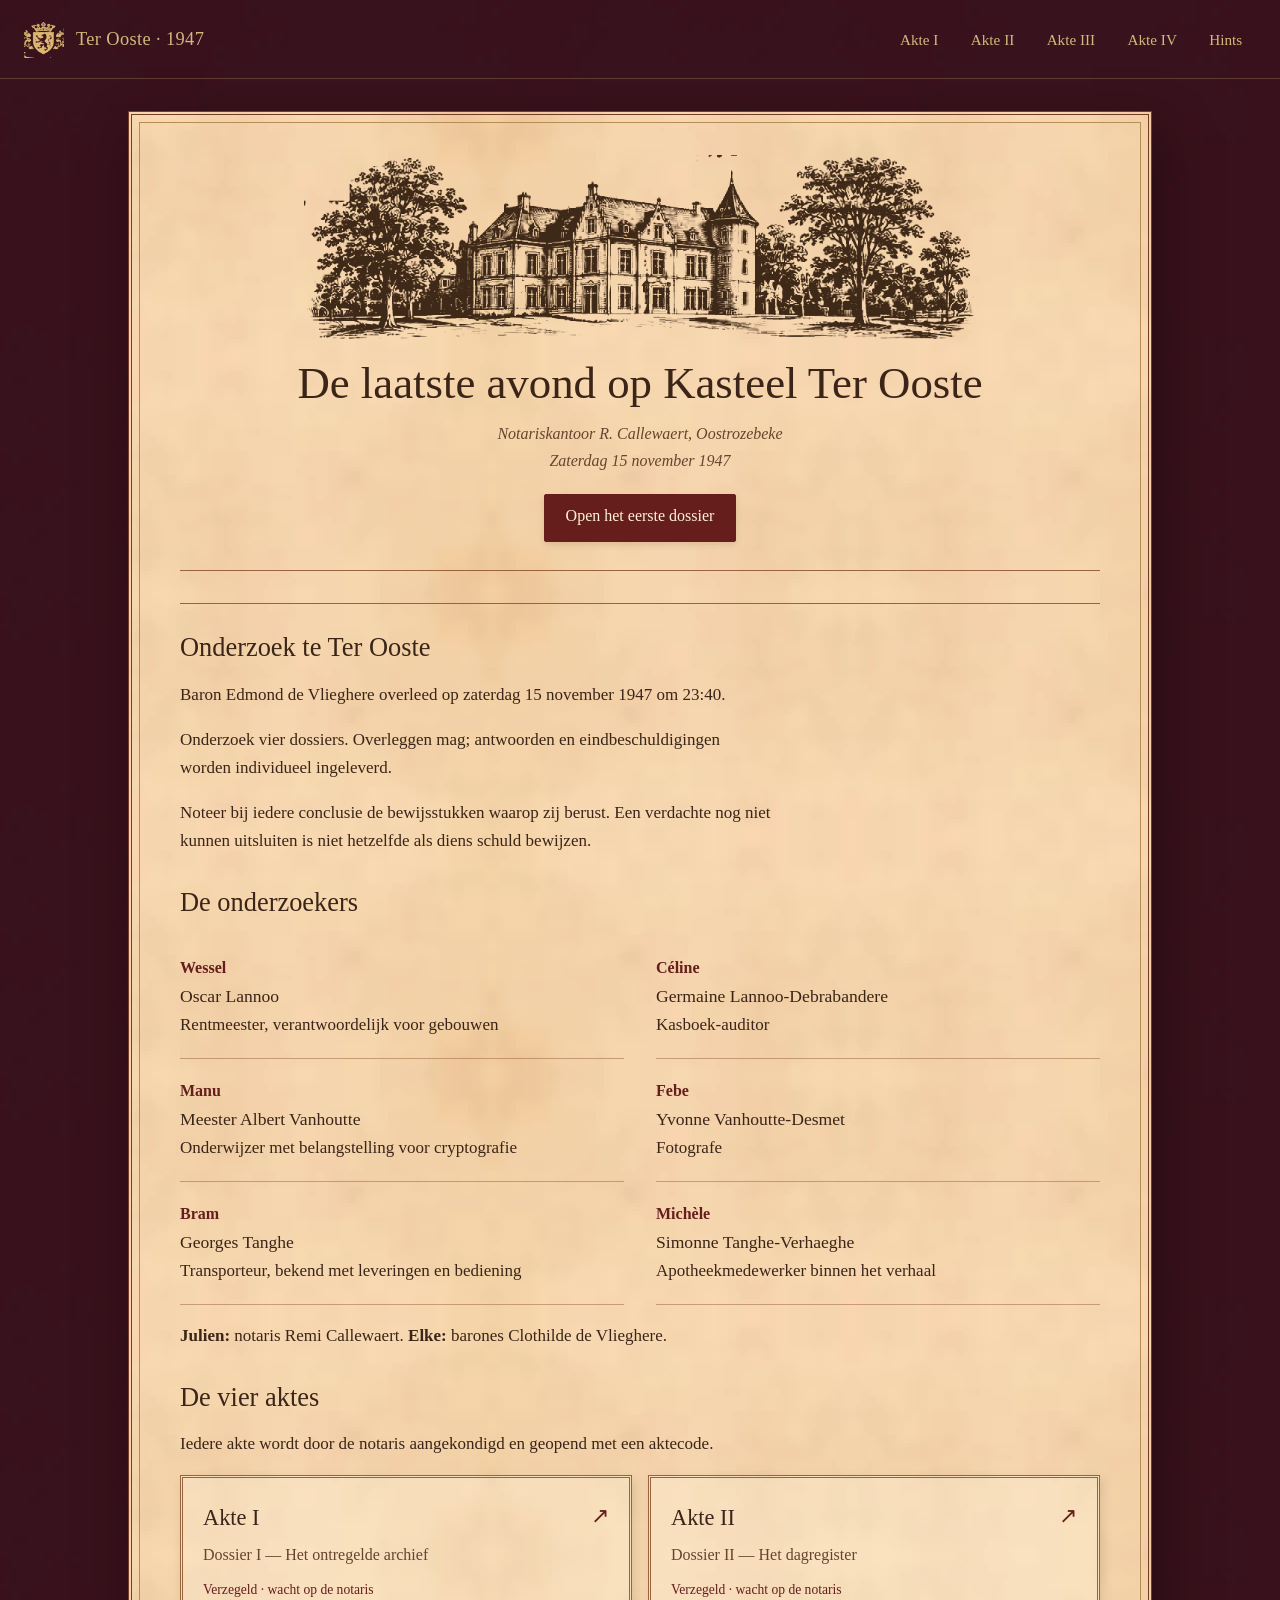
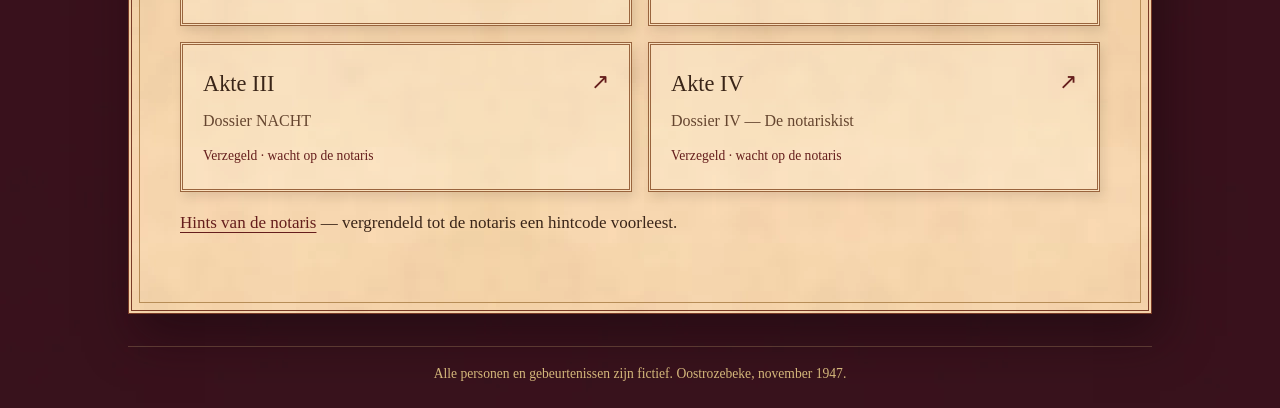
==== commit d3a71138: "Finish cookbook riddle and publish updated game acts" ====
--- a/index.html
+++ b/index.html
@@ -41,7 +41,6 @@
       <p class="kopregel">Notariskantoor R. Callewaert, Oostrozebeke<br>Zaterdag 15 november 1947</p>
       <div class="start-acties">
         <a class="knop" href="akte-1/index.html">Open het eerste dossier</a>
-        <a class="knop stil" href="#s0">Lees de spelregels</a>
       </div>
     </header>
 
@@ -49,17 +48,6 @@
       <h2 id="s0">Onderzoek te Ter Ooste</h2>
       <p>Baron Edmond de Vlieghere overleed op zaterdag 15 november 1947 om 23:40.</p>
       <p>Onderzoek vier dossiers. Overleggen mag; antwoorden en eindbeschuldigingen worden individueel ingeleverd.</p>
-      <h3>Regels</h3>
-      <ol>
-        <li>Alleen de living met eettafel en het toilet beneden behoren tot het speelgebied.</li>
-        <li>Andere vertrekken bestaan uitsluitend binnen het verhaal. Ga er niet naar zoeken.</li>
-        <li>Doorzoek niets zonder een vrijgegeven aanwijzing die het toegestane spelvoorwerp precies beschrijft.</li>
-        <li>Verplaats geen meubels en open geen persoonlijke kasten, tassen of laden.</li>
-        <li>Officiële registers, onafhankelijke verklaringen en onderzoeksrapporten zijn betrouwbaar. Geruchten en uitspraken van verdachten zijn dat niet noodzakelijk.</li>
-        <li>Er is één dader onder de zes genoemde verdachten. Er zijn geen medeplichtigen, geheime doorgangen, persoonsverwisselingen of uitgestelde mechanismen.</li>
-        <li>De dader voerde zelf de beslissende manipulatie van de drank uit. Gewone bediening achteraf betekent geen medeplichtigheid.</li>
-        <li>Niemand hoeft iets te proeven, ruiken of mengen.</li>
-      </ol>
       <p>Noteer bij iedere conclusie de bewijsstukken waarop zij berust. Een verdachte nog niet kunnen uitsluiten is niet hetzelfde als diens schuld bewijzen.</p>
     </section>
 
@@ -69,7 +57,7 @@
         <li><span class="speler">Wessel</span><br><span class="rol">Oscar Lannoo</span><br>Rentmeester, verantwoordelijk voor gebouwen</li>
         <li><span class="speler">Céline</span><br><span class="rol">Germaine Lannoo-Debrabandere</span><br>Kasboek-auditor</li>
         <li><span class="speler">Manu</span><br><span class="rol">Meester Albert Vanhoutte</span><br>Onderwijzer met belangstelling voor cryptografie</li>
-        <li><span class="speler">Febe</span><br><span class="rol">Yvonne Vanhoutte-Desmet</span><br>Journaliste</li>
+        <li><span class="speler">Febe</span><br><span class="rol">Yvonne Vanhoutte-Desmet</span><br>Fotografe</li>
         <li><span class="speler">Bram</span><br><span class="rol">Georges Tanghe</span><br>Transporteur, bekend met leveringen en bediening</li>
         <li><span class="speler">Michèle</span><br><span class="rol">Simonne Tanghe-Verhaeghe</span><br>Apotheekmedewerker binnen het verhaal</li>
       </ul>
--- a/assets/style.css
+++ b/assets/style.css
@@ -396,9 +396,27 @@
 
 /* Vigenère-hulptabel */
 .vig-regel { margin: 1em 0 1.5em; }
+.vig-alfabet {
+  display: grid;
+  grid-template-columns: repeat(auto-fit, minmax(2.65rem, 1fr));
+  gap: 0.25rem;
+  margin: 0.5em 0 1em;
+  max-width: 70ch;
+}
+.vig-alfabet span {
+  padding: 0.2em 0.1em;
+  border: 1px solid var(--koper);
+  font-family: var(--font-type);
+  font-size: 1rem;
+  line-height: 1.3;
+  text-align: center;
+  white-space: nowrap;
+}
 .vig-woorden { display: flex; flex-wrap: wrap; gap: 0.6rem 1rem; }
 .vig-woord { display: flex; gap: 0.15rem; }
 .vig-letter { display: grid; grid-template-rows: auto auto auto; gap: 0.15rem; width: 1.7rem; }
+.vig-letter.vig-vast { width: 0.9rem; }
+.vig-vast .c { border-bottom-color: transparent; }
 .vig-letter .c {
   font-family: var(--font-type); font-weight: 700; text-align: center; font-size: 1.05rem;
   border-bottom: 1px solid var(--inkt-zacht);
--- a/assets/experience.css
+++ b/assets/experience.css
@@ -313,15 +313,15 @@
 /* The six positions remain one left-to-right track at every viewport width. */
 .archief-pagina { --max: 88rem; }
 .archief-richting { display: flex; justify-content: space-between; gap: 1rem; margin: 1rem 0 .5rem; color: var(--lak-donker); font-size: .9rem; }
-.archief-overzicht { display: grid; grid-template-columns: repeat(6, minmax(0, 1fr)); gap: .4rem; padding: 0; list-style: none; margin: .75rem 0; }
+.archief-overzicht { display: grid; grid-template-columns: repeat(6, minmax(max-content, 1fr)); gap: min(.4rem, 4px); padding: .25rem; list-style: none; margin: .75rem 0; overflow-x: auto; overscroll-behavior-x: contain; }
 .archief-overzicht li { min-width: 0; }
-.archief-overzicht button { display: block; width: 100%; min-height: 48px; padding: .5rem .2rem; background: #fff8e34d; color: var(--lak-donker); border-color: #9b7339; font-size: .95rem; }
+.archief-overzicht button { display: block; width: 100%; height: 100%; min-width: 6.5rem; min-height: 48px; padding: .5rem .6rem; background: #fff8e34d; color: var(--lak-donker); border-color: #9b7339; font-size: .95rem; }
 .archief-overzicht button:hover { background: #fff8e3b3; color: var(--lak-donker); }
 .archief-overzicht button[aria-current="true"] { background: var(--lak-donker); color: #fff2d7; border-color: var(--lak-donker); }
-.archief-overzicht button small { display: block; font-size: .75rem; }
+.archief-overzicht button small { display: block; font-size: .85rem; white-space: nowrap; }
 .archief-bekeken { color: var(--inkt-zacht); font-size: .9rem; margin: .5rem 0; }
 .mapkaarten {
-  display: grid; grid-auto-flow: column; grid-auto-columns: min(74%, 20rem);
+  display: grid; grid-auto-flow: column; grid-auto-columns: minmax(min(100%, 12rem), min(74%, 20rem));
   position: relative;
   gap: 1rem; padding: .5rem .25rem 1rem; margin: .5rem 0 0;
   overflow-x: auto; overscroll-behavior-x: contain;
@@ -329,7 +329,7 @@
   scrollbar-width: auto;
 }
 .mapkaart {
-  display: flex; flex-direction: column;
+  display: flex; flex-direction: column; align-items: stretch;
   min-width: 0; height: 100%;
   position: relative; padding: 1rem; margin: 0;
   background: #fff8e3b3; border: 3px double #99643d;
@@ -337,16 +337,18 @@
   cursor: grab; scroll-snap-align: start;
   touch-action: pan-y pinch-zoom; user-select: none; -webkit-user-select: none;
 }
-.mapkaart > div:not(.positie):not(.knoppen) { flex: 1; }
+.mapkaart > div:not(.positie):not(.knoppen) { flex: 1; display: flex; flex-direction: column; }
 .mapkaart .positie { font-size: .9rem; color: var(--inkt-zacht); margin: .65rem 0; font-weight: 400; }
 .mapkaart .kop { display: block; }
 .mapkaart .kop .naam { font-size: 1.15rem; font-weight: 400; }
 .mapkaart .kop .folio { display: block; font-size: 1rem; margin-top: .25rem; color: var(--lak-donker); }
 .mapkaart .raadsel { margin: 1rem 0; font-size: 1rem; line-height: 1.55; }
+.mapkaart .symbool { margin-top: auto; }
 .mapkaart .symbool label { display: block; margin: .75rem 0 .25rem; font-size: .9rem; }
 .mapkaart .symbool select { display: block; width: 100%; max-width: none; min-height: 48px; font-size: 1rem; }
-.mapkaart .knoppen { display: flex; flex-direction: row; justify-content: space-between; gap: .5rem; margin-top: 1rem; }
-.mapkaart .knoppen button { flex: 1; min-width: 0; min-height: 44px; padding: .55rem .3rem; font-size: .9rem; }
+.mapkaart .knoppen { display: flex; flex-direction: row; flex-wrap: wrap; justify-content: space-between; gap: .5rem; margin-top: 1rem; }
+.mapkaart .knoppen button { flex: 1 1 4.5em; display: flex; flex-direction: column; align-items: center; justify-content: center; min-width: 0; min-height: 44px; padding: .55rem .3rem; font-size: .9rem; }
+.mapkaart .knoppen button span { display: block; white-space: nowrap; }
 .mapkaart .sleepgreep { min-height: 44px; padding: .5rem; font-size: .9rem; text-align: left; cursor: grab; touch-action: none; background: #9b733914; color: var(--lak-donker); border: 1px solid #9b733980; box-shadow: none; }
 .mapkaart .sleepgreep:active { cursor: grabbing; }
 .mapkaart :is(input, select, textarea, label, a, button:not(.sleepgreep)) { touch-action: manipulation; user-select: text; -webkit-user-select: text; cursor: auto; }
@@ -363,12 +365,13 @@
 .vig-woorden { display: flex; flex-wrap: nowrap; overflow-x: auto; gap: 1rem; padding: .25rem .25rem 1rem; max-width: 100%; }
 .vig-woord { flex: none; gap: .25rem; }
 .vig-letter { width: 2.75rem; gap: .35rem; }
+.vig-letter.vig-vast { width: .9rem; }
 .vig-letter .c { font-size: 1.1rem; min-height: 2rem; font-variant-numeric: tabular-nums; }
 .vig-letter input { width: 2.75rem; max-width: 2.75rem; min-height: 44px; padding: .4rem 0; font-size: 1rem; }
 .vig-legenda { font-size: .9rem; }
 .vig-uitleg { font-size: .95rem; }
 @media (min-width: 1280px) {
-  .mapkaarten { grid-auto-columns: minmax(0, 1fr); gap: .75rem; }
+  .mapkaarten { grid-auto-columns: minmax(11rem, 1fr); gap: .75rem; }
   .mapkaart { padding: .85rem; }
 }
 @media (max-width: 760px) {
@@ -408,6 +411,85 @@
 @media (prefers-reduced-motion: reduce) {
   *, *::before, *::after { animation: none !important; transition: none !important; scroll-behavior: auto !important; }
 }
+.p3-werkblad > h2, .p3-station > h2, .p3-vrijgave > h2 { margin-top: 0; }
+.p3-vergelijking { display: grid; gap: .75rem; align-items: start; max-width: 39rem; }
+.p3-combinatietabel { width: auto; margin: 0; border: 1px solid #99643d; background: #fff8e3; }
+.p3-combinatietabel caption { text-align: left; font-weight: 700; }
+.p3-combinatietabel td { padding: .2rem .65rem; }
+.p3-vergelijkregel { display: grid; grid-template-columns: repeat(5, 1.25rem); place-items: center; line-height: 1; }
+.p3-symbool { display: block; width: 1rem; height: 1rem; fill: var(--wijn); }
+@media (min-width: 38rem) {
+  .p3-vergelijking { grid-template-columns: auto minmax(0, 1fr); }
+}
+.p3-stroken { max-width: 39rem; }
+.p3-stroken table {
+  margin: 0;
+  width: 100%;
+  table-layout: fixed;
+  background: #f7e4c4;
+  border: 1px solid #99643d;
+}
+.p3-stroken :is(th, td) { padding: 0; text-align: center; vertical-align: middle; border: 0; }
+.p3-stroken tr > :first-child { width: 2rem; background: #e6c698; }
+.p3-stroken thead th { background: #e6c698; color: var(--inkt); padding: .35rem 0; }
+.p3-stroken th small { display: block; font-size: .875rem; font-weight: 400; }
+.p3-stroken tbody tr { height: 1.375rem; }
+.p3-stroken tbody td { line-height: 1; }
+.p3-stroken tbody th { font-size: .875rem; line-height: 1; font-variant-numeric: tabular-nums; }
+.p3-stroken .p3-papierstrook { background: #fff8e3; border-inline: 1px solid #99643d70; border-bottom: 1px solid #99643d35; }
+.p3-band {
+  display: grid;
+  width: min(2.4rem, 100%);
+  min-height: 1rem;
+  margin-inline: auto;
+  place-items: center;
+  background: var(--papier-donker);
+  border-block: 1px solid #99643d;
+}
+.p3-invoer { margin-top: 1.25rem; }
+.p3-invoer > div, .p3-sleutelactie { display: flex; flex-wrap: wrap; align-items: center; gap: .5rem .85rem; }
+.p3-invoer > div { align-items: end; }
+.p3-invoer label { display: block; }
+.p3-invoer input { width: 12rem; max-width: 100%; }
+.p3-invoer .melding:not(:empty), #p3-sleutel-form .melding:not(:empty) { margin-top: .55rem; }
+.p3-vrijgave { margin-block: 1.75rem; padding: 1rem clamp(.8rem, 3vw, 1.5rem); background: #f7e4c4; border: 3px double #99643d; }
+.p3-slotprofiel { margin: 0 0 1.25rem; padding: .6rem .9rem; width: min(100%, 16rem); border: 1px solid #99643d; background: #f7e4c4; }
+.p3-slotprofiel figcaption { font-size: .95rem; font-weight: 700; }
+.p3-sleutelblad { display: grid; grid-template-columns: repeat(auto-fit, minmax(min(100%, 8.25rem), 1fr)); gap: .5rem; }
+.p3-sleutelblad button {
+  position: relative;
+  display: grid;
+  align-content: center;
+  padding: .4rem;
+  background: #f7e4c4;
+  border-color: #99643d;
+  color: var(--inkt);
+  box-shadow: none;
+}
+.p3-sleutelblad button:hover { background: #fff2d7; color: var(--inkt); }
+.p3-sleutelblad button[aria-pressed="true"] { background: #fff2d7; border-color: var(--lak-donker); box-shadow: inset 0 0 0 2px var(--lak-donker); }
+.p3-sleutelblad button:disabled { opacity: 1; cursor: default; }
+.p3-sleutelblad button:disabled:not([aria-pressed="true"]) { background: #e6c698; }
+.p3-sleutelblad svg, .p3-slotprofiel svg { display: block; width: 100%; }
+.p3-metaal { fill: #b99053; stroke: #3a2518; stroke-width: 1.5; stroke-linejoin: round; }
+.p3-kopgat { fill: #f7e4c4; stroke: #3a2518; stroke-width: 1.5; }
+.p3-meetlijn { fill: none; stroke: #99643d; stroke-dasharray: 2 3; }
+.p3-maatstreep { fill: none; stroke: var(--inkt-zacht); }
+.p3-sleutelnaam { font-size: .95rem; }
+.p3-sleutelvink { display: none; position: absolute; top: .15rem; right: .3rem; color: var(--lak-donker); font-weight: 700; }
+.p3-sleutelblad [aria-pressed="true"] .p3-sleutelvink { display: block; }
+.p3-sleutelactie { margin-top: .9rem; }
+.p3-sleutelactie p { margin: 0; color: var(--inkt-zacht); }
+.p3-alibis > div { padding: .55rem 0; border-top: 1px solid #99643d70; }
+.p3-alibis dt { font-weight: 700; }
+.p3-alibis dd { margin: 0; }
+.p3-visueel-verborgen { position: absolute; width: 1px; height: 1px; overflow: hidden; clip-path: inset(50%); white-space: nowrap; }
+@media (max-width: 460px) {
+  .p3-stroken tr > :first-child { width: 1.75rem; }
+  .p3-stroken th, .p3-stroken th small { font-size: .875rem; }
+  .p3-sleutelblad { grid-template-columns: repeat(auto-fit, minmax(min(100%, 7rem), 1fr)); }
+  .p3-invoer > div > span, .p3-invoer select, .p3-invoer input, .p3-invoer button, .p3-sleutelactie button { width: 100%; }
+}
 @media print {
   body { background: white; color: black; }
   main { width: 100%; border: 0; outline: 0; box-shadow: none; margin: 0; padding: 0; background: white; }
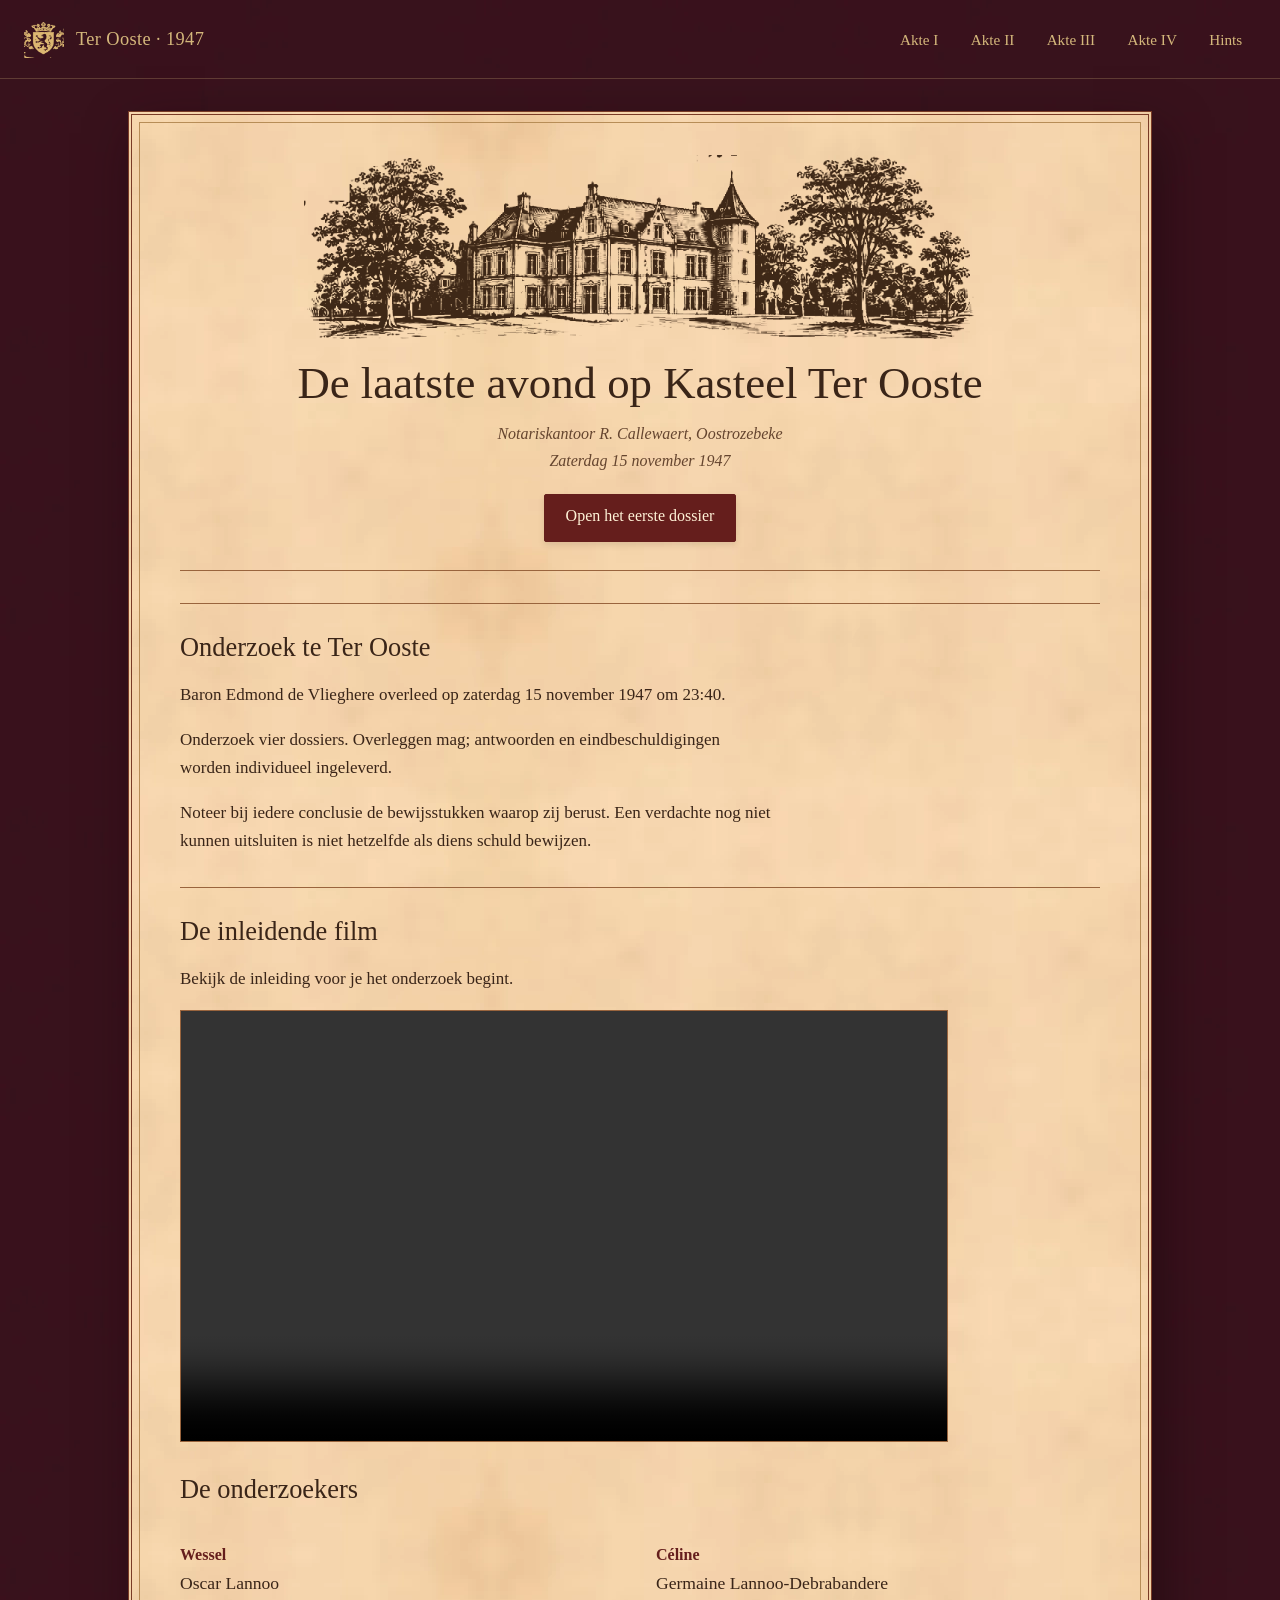
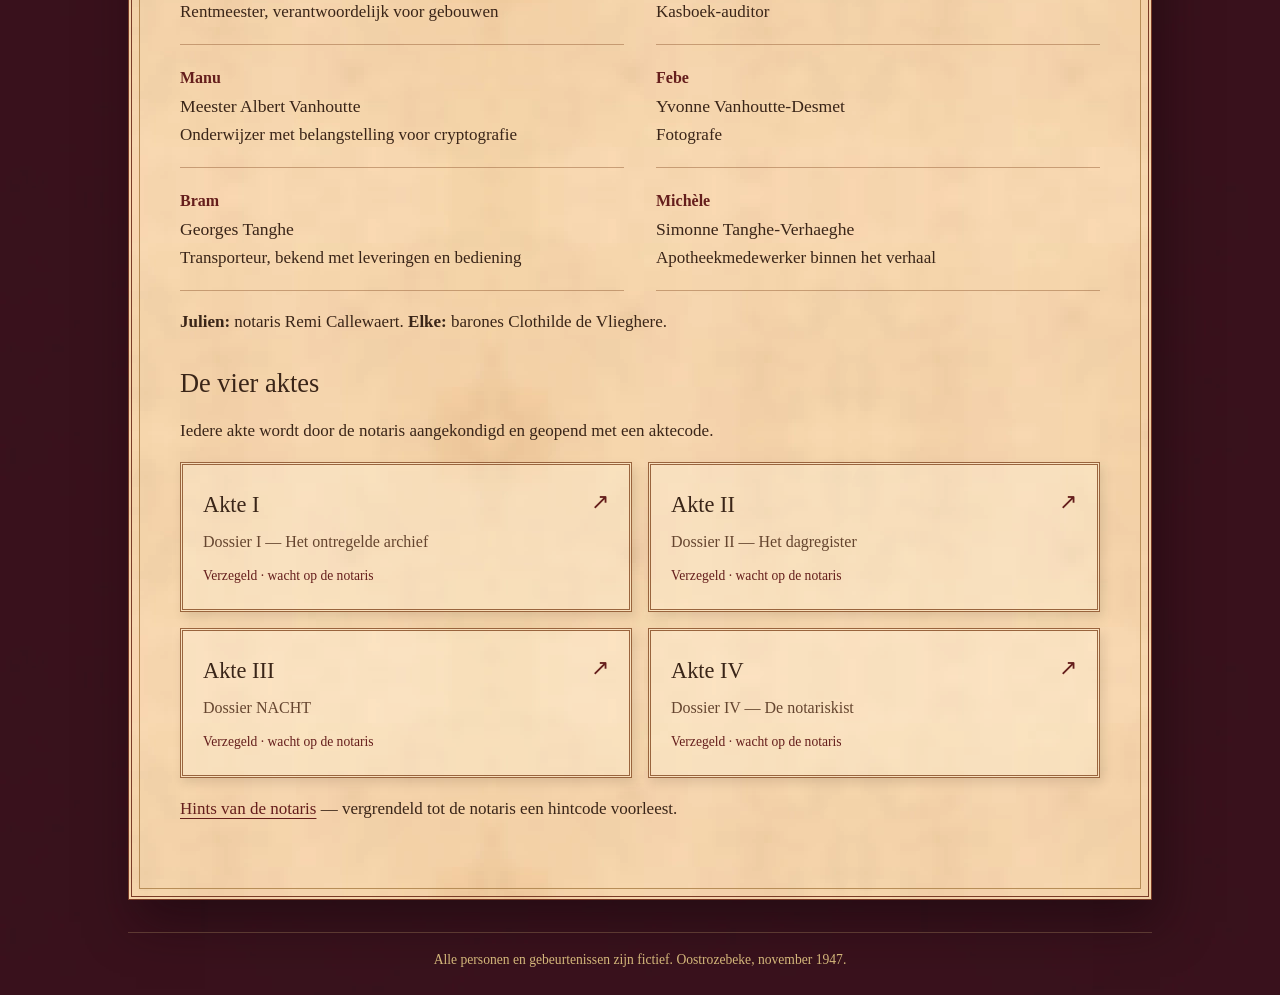
==== commit 566f62fb: "Add introduction film to homepage" ====
--- a/index.html
+++ b/index.html
@@ -51,6 +51,15 @@
       <p>Noteer bij iedere conclusie de bewijsstukken waarop zij berust. Een verdachte nog niet kunnen uitsluiten is niet hetzelfde als diens schuld bewijzen.</p>
     </section>
 
+    <section class="vel" aria-labelledby="inleiding-film">
+      <h2 id="inleiding-film">De inleidende film</h2>
+      <p>Bekijk de inleiding voor je het onderzoek begint.</p>
+      <video class="inleiding-film" controls preload="metadata" playsinline aria-labelledby="inleiding-film" width="1920" height="1080">
+        <source src="video/inleiding-ter-ooste.mp4" type="video/mp4">
+        Je browser ondersteunt geen video. <a href="video/inleiding-ter-ooste.mp4">Download de inleidende film</a>.
+      </video>
+    </section>
+
     <section aria-labelledby="rollen">
       <h2 id="rollen">De onderzoekers</h2>
       <ul class="rollen">
--- a/assets/experience.css
+++ b/assets/experience.css
@@ -146,6 +146,15 @@
 .vel .meta { font-size: .875rem; letter-spacing: .03em; margin-bottom: .5rem; color: var(--lak-donker); }
 .vel .blokletters { font-family: "Courier New", Courier, monospace; }
 .vel > .meta + h2 { margin-top: 0; }
+.inleiding-film {
+  display: block;
+  width: 100%;
+  max-width: 48rem;
+  height: auto;
+  aspect-ratio: 16 / 9;
+  background: #360f19;
+  border: 1px solid #99643d;
+}
 .poort.vel { border: 0; padding: 1rem 0 1.75rem; max-width: 36rem; margin: 1.5rem auto; }
 .poort h2 { margin: .25rem 0 .75rem; }
 .poort p { margin: .75rem auto; }
@@ -456,11 +465,14 @@
 .p3-slotprofiel { margin: 0 0 1.25rem; padding: .6rem .9rem; width: min(100%, 16rem); border: 1px solid #99643d; background: #f7e4c4; }
 .p3-slotprofiel figcaption { font-size: .95rem; font-weight: 700; }
 .p3-sleutelblad { display: grid; grid-template-columns: repeat(auto-fit, minmax(min(100%, 8.25rem), 1fr)); gap: .5rem; }
+.p3-afdrukkaart { display: grid; min-width: 0; gap: .3rem; }
+.p3-afdrukkaart select { width: 100%; min-width: 0; min-height: 44px; padding: .35rem .25rem; font-size: .9rem; }
 .p3-sleutelblad button {
   position: relative;
   display: grid;
-  align-content: center;
-  padding: .4rem;
+  align-content: start;
+  gap: .15rem;
+  padding: .55rem .35rem;
   background: #f7e4c4;
   border-color: #99643d;
   color: var(--inkt);
@@ -475,7 +487,10 @@
 .p3-kopgat { fill: #f7e4c4; stroke: #3a2518; stroke-width: 1.5; }
 .p3-meetlijn { fill: none; stroke: #99643d; stroke-dasharray: 2 3; }
 .p3-maatstreep { fill: none; stroke: var(--inkt-zacht); }
-.p3-sleutelnaam { font-size: .95rem; }
+.p3-was { fill: #823e32; stroke: #53231f; stroke-width: 1.5; }
+.p3-washolte { fill: #f0c497; stroke: #53231f; stroke-width: 1.5; }
+.p3-wasraster { fill: none; stroke: #fff2d7; stroke-width: .8; stroke-dasharray: 2 3; }
+.p3-sleutelnaam { font-size: .95rem; font-weight: 700; padding-inline: .5rem; }
 .p3-sleutelvink { display: none; position: absolute; top: .15rem; right: .3rem; color: var(--lak-donker); font-weight: 700; }
 .p3-sleutelblad [aria-pressed="true"] .p3-sleutelvink { display: block; }
 .p3-sleutelactie { margin-top: .9rem; }
